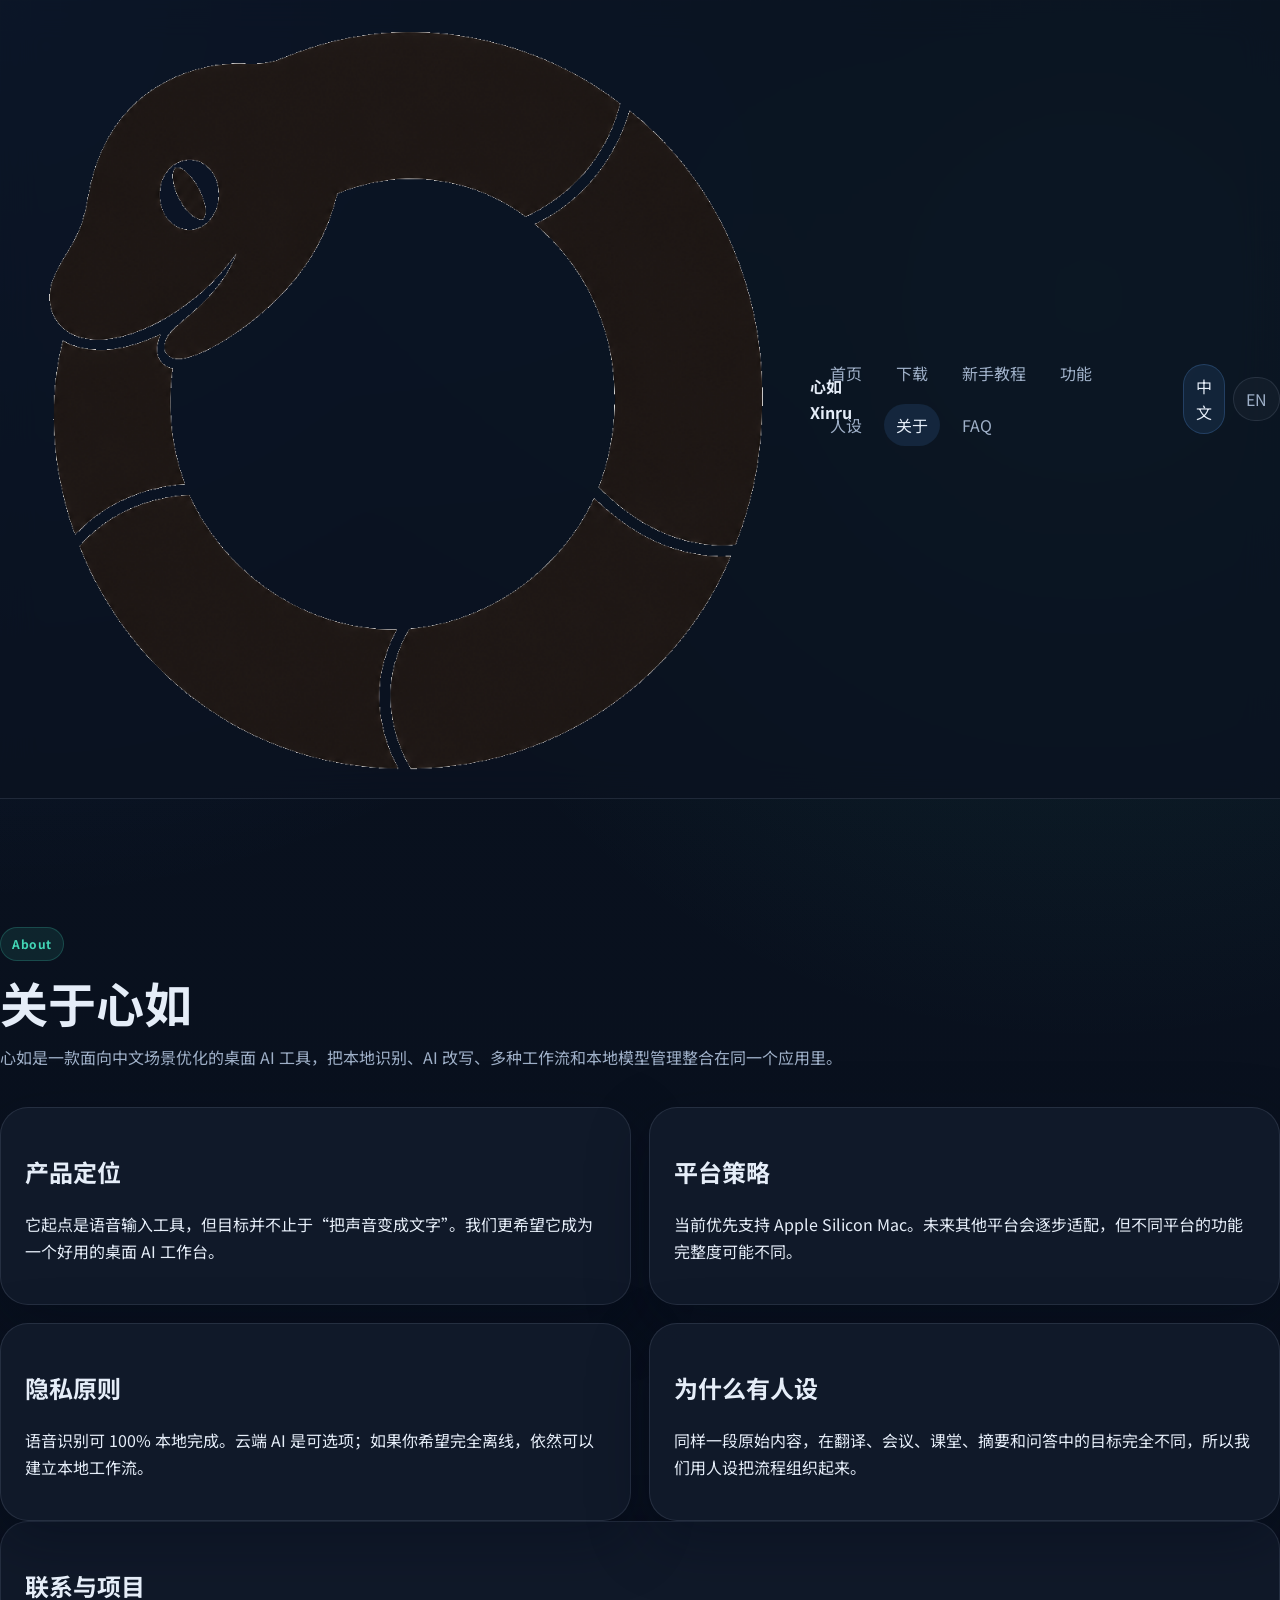
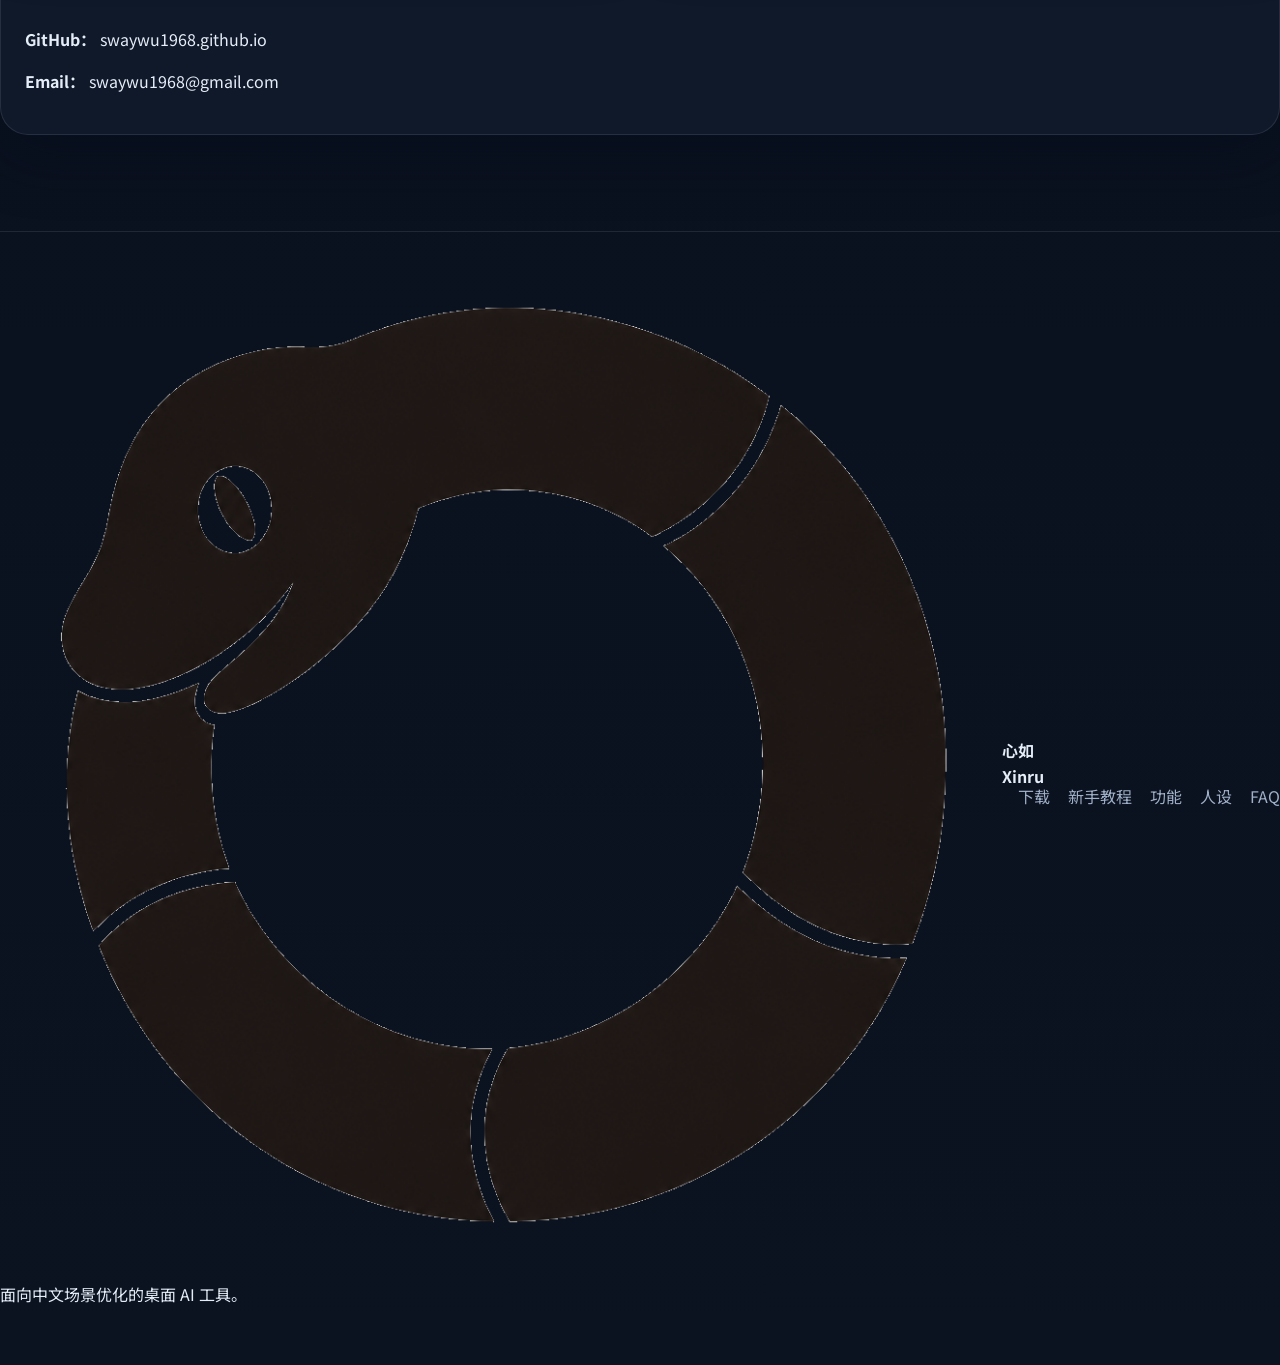
==== about.html @ fc55b5a4 "feat: 重写官网结构与视觉" ====
<!DOCTYPE html>
<html lang="zh-CN">
  <head>
    <meta charset="UTF-8" />
    <meta name="viewport" content="width=device-width, initial-scale=1.0" />
    <title>关于 - 心如 Xinru</title>
    <link rel="preconnect" href="https://fonts.googleapis.com" />
    <link rel="preconnect" href="https://fonts.gstatic.com" crossorigin />
    <link href="https://fonts.googleapis.com/css2?family=Manrope:wght@400;500;700;800&family=Noto+Sans+SC:wght@400;500;700;800&display=swap" rel="stylesheet" />
    <link rel="stylesheet" href="./styles.css" />
  </head>
  <body>
    <header class="site-header"><div class="nav"><a class="brand" href="./index.html"><img src="./assets/logo/xinru-logo.png" alt="心如 Logo" /><span>心如 Xinru</span></a><nav class="nav-links"><a class="nav-link" href="./index.html">首页</a><a class="nav-link" href="./download.html">下载</a><a class="nav-link" href="./guide.html">新手教程</a><a class="nav-link" href="./features.html">功能</a><a class="nav-link" href="./personas.html">人设</a><a class="nav-link is-active" href="./about.html">关于</a><a class="nav-link" href="./faq.html">FAQ</a></nav><div class="lang-switch"><button class="lang-button is-active" type="button">中文</button><button class="lang-button" type="button">EN</button></div></div></header>
    <main class="section">
      <div class="page-hero"><span class="badge">About</span><h1 class="section-title">关于心如</h1><p class="section-desc">心如是一款面向中文场景优化的桌面 AI 工具，把本地识别、AI 改写、多种工作流和本地模型管理整合在同一个应用里。</p></div>
      <div class="card-grid two-cols">
        <article class="about-panel"><h2>产品定位</h2><p>它起点是语音输入工具，但目标并不止于“把声音变成文字”。我们更希望它成为一个好用的桌面 AI 工作台。</p></article>
        <article class="about-panel"><h2>平台策略</h2><p>当前优先支持 Apple Silicon Mac。未来其他平台会逐步适配，但不同平台的功能完整度可能不同。</p></article>
        <article class="about-panel"><h2>隐私原则</h2><p>语音识别可 100% 本地完成。云端 AI 是可选项；如果你希望完全离线，依然可以建立本地工作流。</p></article>
        <article class="about-panel"><h2>为什么有人设</h2><p>同样一段原始内容，在翻译、会议、课堂、摘要和问答中的目标完全不同，所以我们用人设把流程组织起来。</p></article>
      </div>
      <div class="support-panel">
        <h2>联系与项目</h2>
        <p><strong>GitHub：</strong> <a href="https://github.com/swaywu1968/swaywu1968.github.io">swaywu1968.github.io</a></p>
        <p><strong>Email：</strong> <a href="mailto:swaywu1968@gmail.com">swaywu1968@gmail.com</a></p>
      </div>
    </main>
    <footer class="site-footer"><div class="footer-layout"><div><a class="brand" href="./index.html"><img src="./assets/logo/xinru-logo.png" alt="心如 Logo" /><span>心如 Xinru</span></a><p>面向中文场景优化的桌面 AI 工具。</p></div><div class="footer-links"><a href="./download.html">下载</a><a href="./guide.html">新手教程</a><a href="./features.html">功能</a><a href="./personas.html">人设</a><a href="./faq.html">FAQ</a></div></div></footer>
    <script src="./script.js"></script>
  </body>
</html>
---- styles.css ----
:root {
  --bg: #0b1220;
  --bg-soft: #101827;
  --panel: rgba(18, 27, 43, 0.92);
  --panel-strong: rgba(26, 37, 58, 0.96);
  --panel-muted: rgba(34, 48, 74, 0.74);
  --border: rgba(148, 163, 184, 0.16);
  --border-strong: rgba(96, 165, 250, 0.22);
  --text: #e5edf8;
  --text-soft: #9fb0c8;
  --text-faint: #6f819e;
  --primary: #5ba2ff;
  --primary-strong: #3d8dff;
  --accent: #42d6b6;
  --warning: #fbbf24;
  --danger: #f87171;
  --radius-xl: 28px;
  --radius-lg: 20px;
  --radius-md: 14px;
  --radius-sm: 10px;
  --shadow: 0 20px 60px rgba(2, 8, 23, 0.34);
  --container: 1180px;
}

* {
  box-sizing: border-box;
}

html {
  scroll-behavior: smooth;
}

body {
  margin: 0;
  min-height: 100vh;
  color: var(--text);
  font-family: -apple-system, BlinkMacSystemFont, "Segoe UI", "PingFang SC", "Noto Sans SC", sans-serif;
  line-height: 1.65;
  background:
    radial-gradient(circle at top left, rgba(61, 141, 255, 0.16), transparent 28%),
    radial-gradient(circle at 85% 10%, rgba(66, 214, 182, 0.13), transparent 26%),
    linear-gradient(180deg, #08101d 0%, var(--bg) 100%);
}

body::before {
  content: "";
  position: fixed;
  inset: 0;
  pointer-events: none;
  background-image:
    linear-gradient(rgba(255, 255, 255, 0.03) 1px, transparent 1px),
    linear-gradient(90deg, rgba(255, 255, 255, 0.03) 1px, transparent 1px);
  background-size: 30px 30px;
  mask-image: linear-gradient(180deg, rgba(0, 0, 0, 0.45), transparent 90%);
}

a {
  color: inherit;
  text-decoration: none;
}

img {
  max-width: 100%;
  display: block;
}

code {
  padding: 2px 8px;
  border-radius: 999px;
  background: rgba(91, 162, 255, 0.1);
  border: 1px solid rgba(91, 162, 255, 0.18);
  color: #cfe4ff;
  font-size: 0.92em;
}

.container {
  width: min(100% - 32px, var(--container));
  margin: 0 auto;
}

.site-header {
  position: sticky;
  top: 0;
  z-index: 50;
  background: rgba(11, 18, 32, 0.78);
  backdrop-filter: blur(18px);
  border-bottom: 1px solid var(--border);
}

.nav {
  min-height: 76px;
  display: flex;
  align-items: center;
  justify-content: space-between;
  gap: 20px;
}

.brand {
  display: inline-flex;
  align-items: center;
  gap: 12px;
  font-weight: 700;
}

.brand-logo {
  width: 38px;
  height: 38px;
  object-fit: contain;
  filter: drop-shadow(0 0 16px rgba(66, 214, 182, 0.16));
}

.brand-name {
  font-size: 1.02rem;
  letter-spacing: 0.03em;
}

.nav-links {
  display: inline-flex;
  align-items: center;
  flex-wrap: wrap;
  gap: 10px;
}

.nav-link,
.lang-button,
.button,
.faq-question {
  transition: transform 160ms ease, background 160ms ease, border-color 160ms ease, color 160ms ease;
}

.nav-link {
  padding: 8px 12px;
  border-radius: 999px;
  color: var(--text-soft);
}

.nav-link:hover,
.nav-link.is-active {
  background: rgba(91, 162, 255, 0.12);
  color: var(--text);
}

.lang-switch {
  display: inline-flex;
  align-items: center;
  gap: 8px;
}

.lang-button {
  border: 1px solid var(--border);
  background: rgba(255, 255, 255, 0.03);
  color: var(--text-soft);
  padding: 8px 12px;
  border-radius: 999px;
  font: inherit;
  cursor: pointer;
}

.lang-button.is-active,
.lang-button:hover {
  color: var(--text);
  border-color: var(--border-strong);
  background: rgba(91, 162, 255, 0.1);
}

.section {
  padding: 72px 0;
}

.hero-layout,
.two-column,
.footer-layout {
  display: grid;
  grid-template-columns: 1.05fr 0.95fr;
  gap: 28px;
  align-items: center;
}

.page-hero {
  padding-top: 56px;
  padding-bottom: 20px;
}

.section-heading {
  margin-bottom: 24px;
}

.badge,
.status-tag {
  display: inline-flex;
  align-items: center;
  gap: 6px;
  border-radius: 999px;
  padding: 6px 11px;
  font-size: 12px;
  font-weight: 700;
  letter-spacing: 0.05em;
}

.badge {
  color: var(--accent);
  border: 1px solid rgba(66, 214, 182, 0.22);
  background: rgba(66, 214, 182, 0.1);
}

.hero-copy h1,
.section-title {
  margin: 16px 0;
  font-size: clamp(2.5rem, 5vw, 4.5rem);
  line-height: 1.08;
}

.page-hero .section-title,
.section-heading .section-title {
  font-size: clamp(2rem, 4vw, 3rem);
}

.hero-copy p,
.section-desc,
.card p,
.download-card p,
.step-card p,
.feature-detail,
.support-note,
.faq-answer,
.footer-meta,
.preview-note,
.persona-desc,
.about-copy p {
  color: var(--text-soft);
}

.hero-actions {
  display: flex;
  flex-wrap: wrap;
  gap: 14px;
  margin: 26px 0 14px;
}

.hero-note {
  color: var(--text-faint);
  font-size: 0.95rem;
}

.button {
  display: inline-flex;
  align-items: center;
  justify-content: center;
  min-height: 46px;
  padding: 0 18px;
  border-radius: 999px;
  border: 1px solid transparent;
  font-weight: 700;
  cursor: pointer;
}

.button:hover,
.lang-button:hover,
.faq-question:hover {
  transform: translateY(-1px);
}

.button-primary {
  background: linear-gradient(135deg, var(--primary) 0%, var(--primary-strong) 100%);
  color: #fff;
  box-shadow: 0 14px 36px rgba(61, 141, 255, 0.24);
}

.button-secondary {
  border-color: var(--border);
  background: rgba(255, 255, 255, 0.03);
  color: var(--text);
}

.panel,
.card,
.download-card,
.step-card,
.faq-item,
.stat-card,
.preview-card,
.page-card,
.persona-card,
.about-panel,
.support-panel {
  border: 1px solid var(--border);
  border-radius: var(--radius-xl);
  background: var(--panel);
  box-shadow: var(--shadow);
}

.hero-panel {
  display: grid;
  gap: 18px;
}

.preview-card,
.page-card,
.about-panel,
.support-panel,
.download-card,
.step-card,
.persona-card,
.faq-item,
.card {
  padding: 24px;
}

.preview-card {
  min-height: 360px;
  display: grid;
  place-items: center;
  background: linear-gradient(180deg, rgba(26, 37, 58, 0.98), rgba(17, 24, 39, 0.98));
}

.preview-window {
  width: 100%;
  border: 1px solid rgba(96, 165, 250, 0.18);
  border-radius: 24px;
  background: rgba(13, 20, 36, 0.96);
  overflow: hidden;
}

.preview-bar {
  display: flex;
  align-items: center;
  gap: 8px;
  padding: 14px 16px;
  border-bottom: 1px solid var(--border);
}

.preview-bar span {
  width: 10px;
  height: 10px;
  border-radius: 50%;
  background: rgba(159, 176, 200, 0.4);
}

.preview-body {
  display: grid;
  gap: 14px;
  padding: 18px;
}

.preview-block {
  border-radius: 18px;
  background: var(--panel-muted);
  border: 1px solid rgba(159, 176, 200, 0.08);
}

.preview-block.large { height: 126px; }
.preview-block.medium { height: 82px; }
.preview-block.small { height: 54px; }

.preview-note {
  margin-top: 16px;
  font-size: 0.95rem;
}

.card-grid {
  display: grid;
  gap: 18px;
}

.card-grid.four-cols {
  grid-template-columns: repeat(4, minmax(0, 1fr));
}

.card-grid.three-cols {
  grid-template-columns: repeat(3, minmax(0, 1fr));
}

.card-grid.two-cols {
  grid-template-columns: repeat(2, minmax(0, 1fr));
}

.card h3,
.download-card h3,
.download-card h2,
.step-card h2,
.persona-name,
.about-panel h3,
.support-panel h3,
.faq-question span {
  margin: 0 0 10px;
}

.card-link:hover,
.persona-card:hover,
.download-card:hover,
.step-card:hover {
  border-color: var(--border-strong);
  background: var(--panel-strong);
}

.download-card.featured {
  display: flex;
  align-items: center;
  justify-content: space-between;
  gap: 24px;
}

.download-meta {
  display: grid;
  gap: 14px;
  justify-items: start;
}

.status-tag.available {
  color: var(--accent);
  background: rgba(66, 214, 182, 0.1);
  border: 1px solid rgba(66, 214, 182, 0.2);
}

.status-tag.upcoming {
  color: var(--warning);
  background: rgba(251, 191, 36, 0.1);
  border: 1px solid rgba(251, 191, 36, 0.18);
}

.status-tag.partial {
  color: #c7d2fe;
  background: rgba(96, 165, 250, 0.12);
  border: 1px solid rgba(96, 165, 250, 0.18);
}

.steps-list {
  display: grid;
  gap: 18px;
}

.step-card {
  display: grid;
  grid-template-columns: 84px 1fr;
  gap: 20px;
}

.step-index {
  font-size: 30px;
  font-weight: 800;
  color: var(--primary);
}

.step-note {
  margin-top: 10px;
  color: var(--text-faint);
  font-size: 0.92rem;
}

.persona-head {
  display: flex;
  align-items: flex-start;
  justify-content: space-between;
  gap: 16px;
  margin-bottom: 12px;
}

.persona-name {
  font-size: 1.1rem;
  font-weight: 700;
}

.persona-en,
.persona-mode,
.kicker {
  color: var(--text-faint);
  font-size: 0.9rem;
}

.persona-mode {
  padding: 6px 10px;
  border-radius: 999px;
  background: rgba(91, 162, 255, 0.1);
  border: 1px solid rgba(91, 162, 255, 0.16);
}

.about-copy,
.support-copy {
  display: grid;
  gap: 16px;
}

.mini-list {
  display: grid;
  gap: 12px;
  padding-left: 18px;
  color: var(--text-soft);
}

.faq-list {
  display: grid;
  gap: 16px;
}

.faq-item {
  padding: 0;
  overflow: hidden;
}

.faq-question {
  width: 100%;
  display: flex;
  align-items: center;
  justify-content: space-between;
  gap: 18px;
  padding: 20px 24px;
  border: 0;
  background: transparent;
  color: var(--text);
  text-align: left;
  font: inherit;
  cursor: pointer;
}

.faq-question::after {
  content: "+";
  color: var(--primary);
  font-size: 22px;
  line-height: 1;
}

.faq-item.is-open .faq-question::after {
  content: "−";
}

.faq-answer {
  display: none;
  padding: 0 24px 22px;
}

.faq-item.is-open .faq-answer {
  display: block;
}

.site-footer {
  padding: 36px 0 42px;
  border-top: 1px solid var(--border);
  margin-top: 24px;
}

.footer-layout {
  grid-template-columns: 1fr auto;
}

.footer-links {
  display: flex;
  flex-wrap: wrap;
  gap: 18px;
  color: var(--text-soft);
}

.footer-links a:hover {
  color: var(--text);
}

.support-note {
  margin-top: 14px;
  font-size: 0.95rem;
}

@media (max-width: 1080px) {
  .hero-layout,
  .two-column,
  .footer-layout,
  .download-card.featured,
  .card-grid.four-cols,
  .card-grid.three-cols,
  .card-grid.two-cols {
    grid-template-columns: 1fr;
  }
}

@media (max-width: 780px) {
  .nav {
    padding: 14px 0;
    align-items: flex-start;
    flex-direction: column;
  }

  .hero-copy h1,
  .section-title {
    font-size: clamp(2rem, 9vw, 3rem);
  }

  .section {
    padding: 56px 0;
  }

  .preview-card,
  .page-card,
  .about-panel,
  .support-panel,
  .download-card,
  .step-card,
  .persona-card,
  .faq-item,
  .card {
    padding: 20px;
  }

  .step-card {
    grid-template-columns: 1fr;
  }

  .hero-actions,
  .footer-links {
    flex-direction: column;
    align-items: flex-start;
  }
}
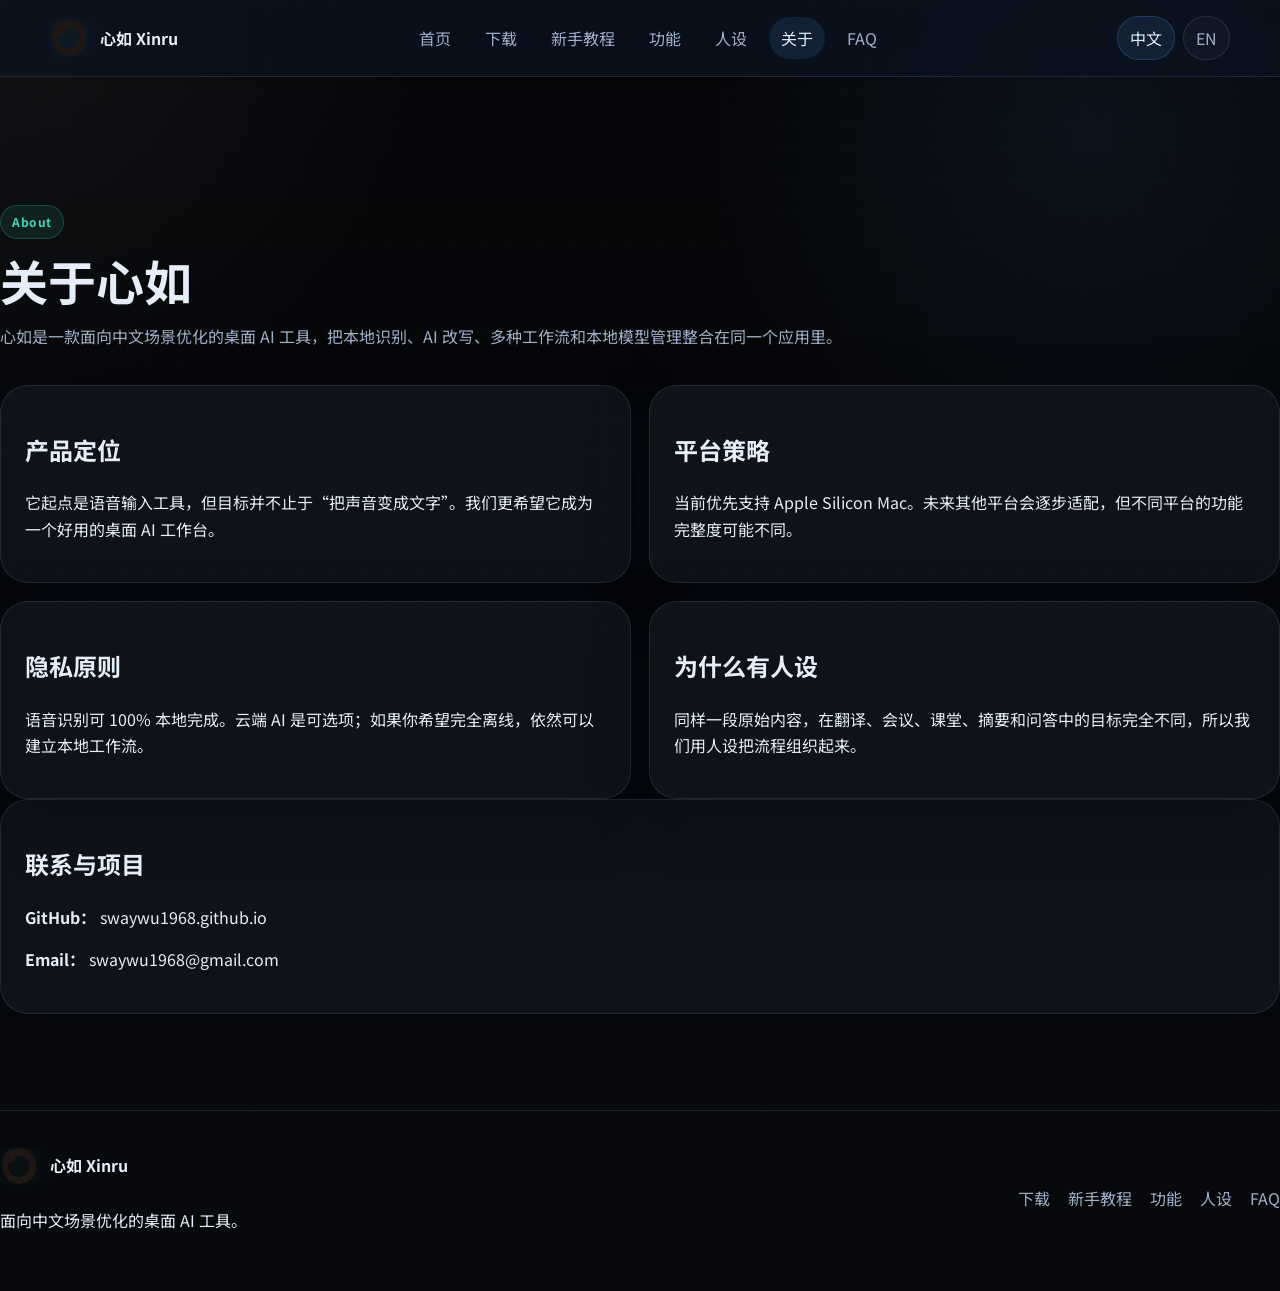
==== commit f1e2c790: "fix: 强化网站 logo 尺寸与夜间底色" ====
--- a/about.html
+++ b/about.html
@@ -10,7 +10,7 @@
     <link rel="stylesheet" href="./styles.css" />
   </head>
   <body>
-    <header class="site-header"><div class="nav"><a class="brand" href="./index.html"><img src="./assets/logo/xinru-logo.png" alt="心如 Logo" /><span>心如 Xinru</span></a><nav class="nav-links"><a class="nav-link" href="./index.html">首页</a><a class="nav-link" href="./download.html">下载</a><a class="nav-link" href="./guide.html">新手教程</a><a class="nav-link" href="./features.html">功能</a><a class="nav-link" href="./personas.html">人设</a><a class="nav-link is-active" href="./about.html">关于</a><a class="nav-link" href="./faq.html">FAQ</a></nav><div class="lang-switch"><button class="lang-button is-active" type="button">中文</button><button class="lang-button" type="button">EN</button></div></div></header>
+    <header class="site-header"><div class="nav"><a class="brand" href="./index.html"><img class="brand-logo" src="./assets/logo/xinru-logo.png" alt="心如 Logo" width="38" height="38" /><span>心如 Xinru</span></a><nav class="nav-links"><a class="nav-link" href="./index.html">首页</a><a class="nav-link" href="./download.html">下载</a><a class="nav-link" href="./guide.html">新手教程</a><a class="nav-link" href="./features.html">功能</a><a class="nav-link" href="./personas.html">人设</a><a class="nav-link is-active" href="./about.html">关于</a><a class="nav-link" href="./faq.html">FAQ</a></nav><div class="lang-switch"><button class="lang-button is-active" type="button">中文</button><button class="lang-button" type="button">EN</button></div></div></header>
     <main class="section">
       <div class="page-hero"><span class="badge">About</span><h1 class="section-title">关于心如</h1><p class="section-desc">心如是一款面向中文场景优化的桌面 AI 工具，把本地识别、AI 改写、多种工作流和本地模型管理整合在同一个应用里。</p></div>
       <div class="card-grid two-cols">
@@ -25,7 +25,7 @@
         <p><strong>Email：</strong> <a href="mailto:swaywu1968@gmail.com">swaywu1968@gmail.com</a></p>
       </div>
     </main>
-    <footer class="site-footer"><div class="footer-layout"><div><a class="brand" href="./index.html"><img src="./assets/logo/xinru-logo.png" alt="心如 Logo" /><span>心如 Xinru</span></a><p>面向中文场景优化的桌面 AI 工具。</p></div><div class="footer-links"><a href="./download.html">下载</a><a href="./guide.html">新手教程</a><a href="./features.html">功能</a><a href="./personas.html">人设</a><a href="./faq.html">FAQ</a></div></div></footer>
+    <footer class="site-footer"><div class="footer-layout"><div><a class="brand" href="./index.html"><img class="brand-logo" src="./assets/logo/xinru-logo.png" alt="心如 Logo" width="38" height="38" /><span>心如 Xinru</span></a><p>面向中文场景优化的桌面 AI 工具。</p></div><div class="footer-links"><a href="./download.html">下载</a><a href="./guide.html">新手教程</a><a href="./features.html">功能</a><a href="./personas.html">人设</a><a href="./faq.html">FAQ</a></div></div></footer>
     <script src="./script.js"></script>
   </body>
 </html>
--- a/styles.css
+++ b/styles.css
@@ -1,9 +1,9 @@
 :root {
-  --bg: #0b1220;
-  --bg-soft: #101827;
-  --panel: rgba(18, 27, 43, 0.92);
-  --panel-strong: rgba(26, 37, 58, 0.96);
-  --panel-muted: rgba(34, 48, 74, 0.74);
+  --bg: #08090c;
+  --bg-soft: #101216;
+  --panel: rgba(17, 20, 27, 0.92);
+  --panel-strong: rgba(24, 28, 36, 0.96);
+  --panel-muted: rgba(35, 41, 52, 0.74);
   --border: rgba(148, 163, 184, 0.16);
   --border-strong: rgba(96, 165, 250, 0.22);
   --text: #e5edf8;
@@ -37,9 +37,9 @@
   font-family: -apple-system, BlinkMacSystemFont, "Segoe UI", "PingFang SC", "Noto Sans SC", sans-serif;
   line-height: 1.65;
   background:
-    radial-gradient(circle at top left, rgba(61, 141, 255, 0.16), transparent 28%),
-    radial-gradient(circle at 85% 10%, rgba(66, 214, 182, 0.13), transparent 26%),
-    linear-gradient(180deg, #08101d 0%, var(--bg) 100%);
+    radial-gradient(circle at top left, rgba(255, 255, 255, 0.05), transparent 24%),
+    radial-gradient(circle at 85% 10%, rgba(91, 162, 255, 0.08), transparent 24%),
+    linear-gradient(180deg, #050608 0%, var(--bg) 100%);
 }
 
 body::before {
@@ -88,6 +88,8 @@
 }
 
 .nav {
+  width: min(100% - 32px, var(--container));
+  margin: 0 auto;
   min-height: 76px;
   display: flex;
   align-items: center;
@@ -100,11 +102,15 @@
   align-items: center;
   gap: 12px;
   font-weight: 700;
-}
-
+  flex: 0 0 auto;
+  overflow: hidden;
+}
+
+.brand img,
 .brand-logo {
   width: 38px;
   height: 38px;
+  flex: 0 0 38px;
   object-fit: contain;
   filter: drop-shadow(0 0 16px rgba(66, 214, 182, 0.16));
 }
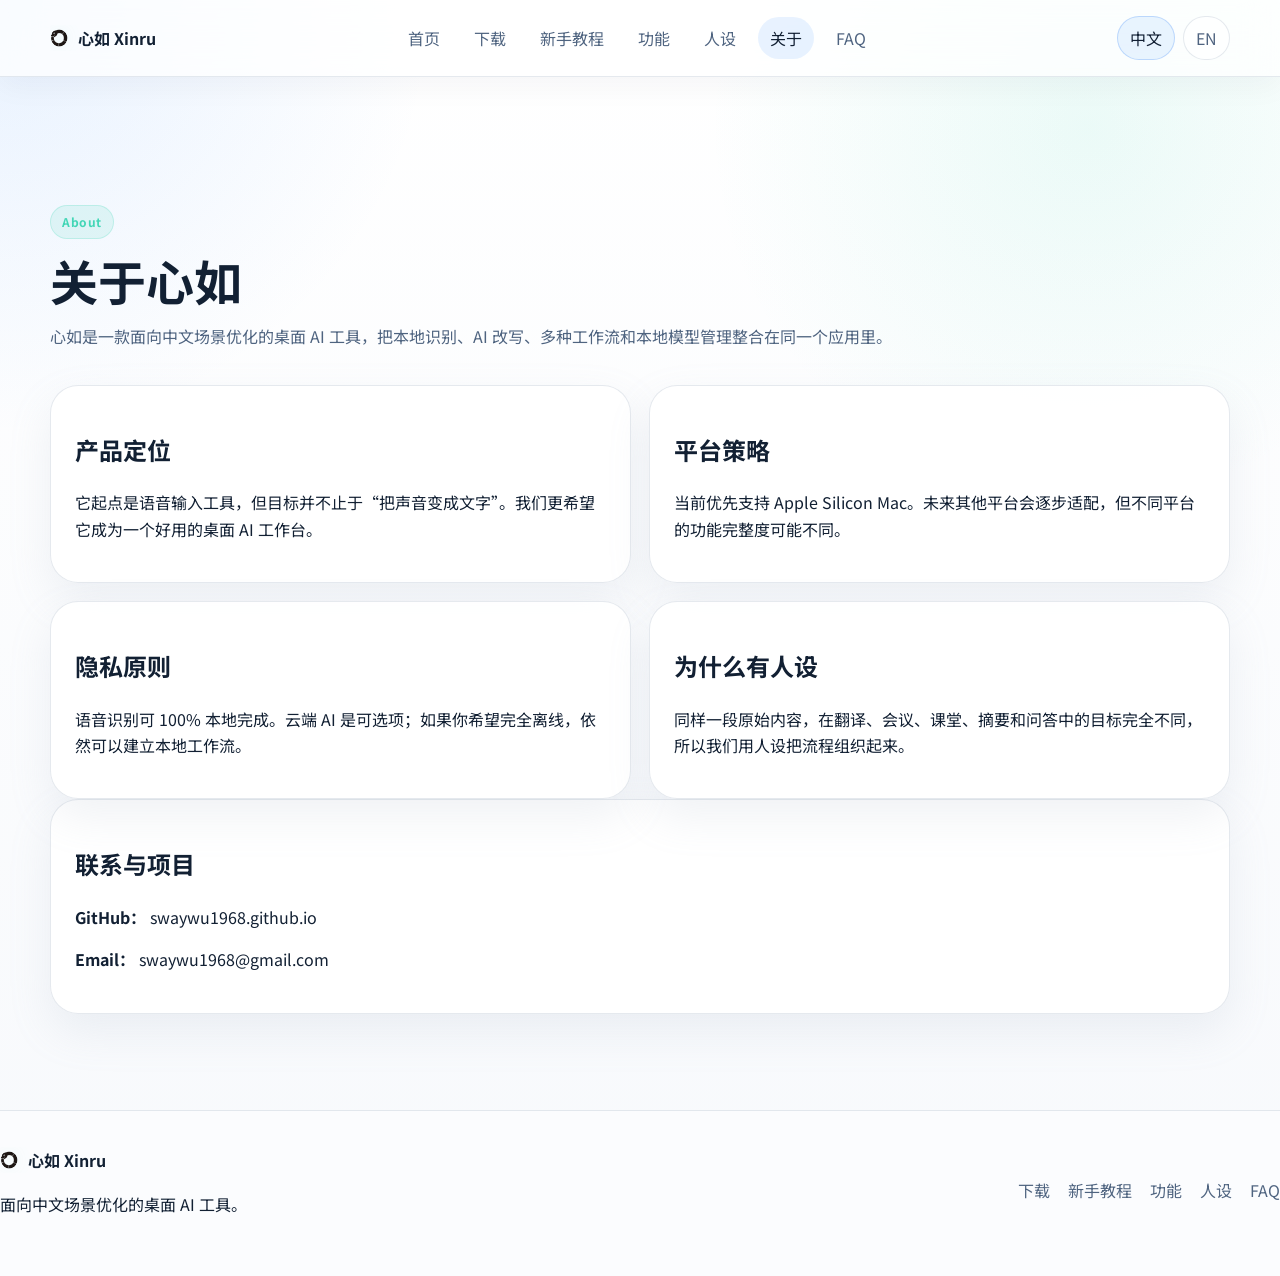
==== commit 6410a37d: "fix: 简化顶部布局并移除主题切换" ====
--- a/about.html
+++ b/about.html
@@ -10,7 +10,7 @@
     <link rel="stylesheet" href="./styles.css" />
   </head>
   <body>
-    <header class="site-header"><div class="nav"><a class="brand" href="./index.html"><img class="brand-logo" src="./assets/logo/xinru-logo.png" alt="心如 Logo" width="38" height="38" /><span>心如 Xinru</span></a><nav class="nav-links"><a class="nav-link" href="./index.html">首页</a><a class="nav-link" href="./download.html">下载</a><a class="nav-link" href="./guide.html">新手教程</a><a class="nav-link" href="./features.html">功能</a><a class="nav-link" href="./personas.html">人设</a><a class="nav-link is-active" href="./about.html">关于</a><a class="nav-link" href="./faq.html">FAQ</a></nav><div class="lang-switch"><button class="lang-button is-active" type="button">中文</button><button class="lang-button" type="button">EN</button></div></div></header>
+    <header class="site-header"><div class="nav"><a class="brand" href="./index.html"><span class="brand-mark" aria-hidden="true"></span><span>心如 Xinru</span></a><nav class="nav-links"><a class="nav-link" href="./index.html">首页</a><a class="nav-link" href="./download.html">下载</a><a class="nav-link" href="./guide.html">新手教程</a><a class="nav-link" href="./features.html">功能</a><a class="nav-link" href="./personas.html">人设</a><a class="nav-link is-active" href="./about.html">关于</a><a class="nav-link" href="./faq.html">FAQ</a></nav><div class="lang-switch"><button class="lang-button is-active" type="button">中文</button><button class="lang-button" type="button">EN</button></div></div></header>
     <main class="section">
       <div class="page-hero"><span class="badge">About</span><h1 class="section-title">关于心如</h1><p class="section-desc">心如是一款面向中文场景优化的桌面 AI 工具，把本地识别、AI 改写、多种工作流和本地模型管理整合在同一个应用里。</p></div>
       <div class="card-grid two-cols">
@@ -25,7 +25,7 @@
         <p><strong>Email：</strong> <a href="mailto:swaywu1968@gmail.com">swaywu1968@gmail.com</a></p>
       </div>
     </main>
-    <footer class="site-footer"><div class="footer-layout"><div><a class="brand" href="./index.html"><img class="brand-logo" src="./assets/logo/xinru-logo.png" alt="心如 Logo" width="38" height="38" /><span>心如 Xinru</span></a><p>面向中文场景优化的桌面 AI 工具。</p></div><div class="footer-links"><a href="./download.html">下载</a><a href="./guide.html">新手教程</a><a href="./features.html">功能</a><a href="./personas.html">人设</a><a href="./faq.html">FAQ</a></div></div></footer>
+    <footer class="site-footer"><div class="footer-layout"><div><a class="brand" href="./index.html"><span class="brand-mark" aria-hidden="true"></span><span>心如 Xinru</span></a><p>面向中文场景优化的桌面 AI 工具。</p></div><div class="footer-links"><a href="./download.html">下载</a><a href="./guide.html">新手教程</a><a href="./features.html">功能</a><a href="./personas.html">人设</a><a href="./faq.html">FAQ</a></div></div></footer>
     <script src="./script.js"></script>
   </body>
 </html>
--- a/styles.css
+++ b/styles.css
@@ -1,14 +1,15 @@
 :root {
-  --bg: #08090c;
-  --bg-soft: #101216;
-  --panel: rgba(17, 20, 27, 0.92);
-  --panel-strong: rgba(24, 28, 36, 0.96);
-  --panel-muted: rgba(35, 41, 52, 0.74);
-  --border: rgba(148, 163, 184, 0.16);
-  --border-strong: rgba(96, 165, 250, 0.22);
-  --text: #e5edf8;
-  --text-soft: #9fb0c8;
-  --text-faint: #6f819e;
+  --bg: #f7f9fc;
+  --bg-soft: #eef3f9;
+  --panel: rgba(255, 255, 255, 0.9);
+  --panel-strong: rgba(255, 255, 255, 0.96);
+  --panel-muted: rgba(232, 239, 248, 0.9);
+  --border: rgba(148, 163, 184, 0.24);
+  --border-strong: rgba(59, 130, 246, 0.26);
+  --shadow-soft: 0 18px 44px rgba(148, 163, 184, 0.14);
+  --text: #122033;
+  --text-soft: #4f6480;
+  --text-faint: #73859c;
   --primary: #5ba2ff;
   --primary-strong: #3d8dff;
   --accent: #42d6b6;
@@ -37,9 +38,9 @@
   font-family: -apple-system, BlinkMacSystemFont, "Segoe UI", "PingFang SC", "Noto Sans SC", sans-serif;
   line-height: 1.65;
   background:
-    radial-gradient(circle at top left, rgba(255, 255, 255, 0.05), transparent 24%),
-    radial-gradient(circle at 85% 10%, rgba(91, 162, 255, 0.08), transparent 24%),
-    linear-gradient(180deg, #050608 0%, var(--bg) 100%);
+    radial-gradient(circle at top left, rgba(91, 162, 255, 0.14), transparent 24%),
+    radial-gradient(circle at 85% 10%, rgba(66, 214, 182, 0.1), transparent 24%),
+    linear-gradient(180deg, #ffffff 0%, var(--bg) 100%);
 }
 
 body::before {
@@ -54,6 +55,45 @@
   mask-image: linear-gradient(180deg, rgba(0, 0, 0, 0.45), transparent 90%);
 }
 
+@media (prefers-color-scheme: dark) {
+  :root {
+    --bg: #08090c;
+    --bg-soft: #101216;
+    --panel: rgba(17, 20, 27, 0.92);
+    --panel-strong: rgba(24, 28, 36, 0.96);
+    --panel-muted: rgba(35, 41, 52, 0.74);
+    --border: rgba(148, 163, 184, 0.16);
+    --border-strong: rgba(96, 165, 250, 0.22);
+    --shadow-soft: 0 20px 60px rgba(2, 8, 23, 0.34);
+    --text: #e5edf8;
+    --text-soft: #9fb0c8;
+    --text-faint: #6f819e;
+  }
+
+  body {
+    background:
+      radial-gradient(circle at top left, rgba(255, 255, 255, 0.05), transparent 24%),
+      radial-gradient(circle at 85% 10%, rgba(91, 162, 255, 0.08), transparent 24%),
+      linear-gradient(180deg, #050608 0%, var(--bg) 100%);
+  }
+
+  .site-header {
+    background: rgba(11, 18, 32, 0.78);
+  }
+
+  .lang-button {
+    background: rgba(255, 255, 255, 0.03);
+  }
+
+  .button-secondary {
+    background: rgba(255, 255, 255, 0.03);
+  }
+
+  .site-footer {
+    background: transparent;
+  }
+}
+
 a {
   color: inherit;
   text-decoration: none;
@@ -67,9 +107,9 @@
 code {
   padding: 2px 8px;
   border-radius: 999px;
-  background: rgba(91, 162, 255, 0.1);
+  background: rgba(91, 162, 255, 0.12);
   border: 1px solid rgba(91, 162, 255, 0.18);
-  color: #cfe4ff;
+  color: #214a86;
   font-size: 0.92em;
 }
 
@@ -82,37 +122,41 @@
   position: sticky;
   top: 0;
   z-index: 50;
-  background: rgba(11, 18, 32, 0.78);
+  background: rgba(255, 255, 255, 0.72);
   backdrop-filter: blur(18px);
   border-bottom: 1px solid var(--border);
+  box-shadow: 0 10px 30px rgba(15, 23, 42, 0.04);
 }
 
 .nav {
   width: min(100% - 32px, var(--container));
   margin: 0 auto;
   min-height: 76px;
-  display: flex;
-  align-items: center;
-  justify-content: space-between;
+  display: grid;
+  grid-template-columns: auto 1fr auto;
+  align-items: center;
   gap: 20px;
 }
 
 .brand {
   display: inline-flex;
   align-items: center;
-  gap: 12px;
+  gap: 10px;
   font-weight: 700;
   flex: 0 0 auto;
   overflow: hidden;
 }
 
-.brand img,
-.brand-logo {
-  width: 38px;
-  height: 38px;
-  flex: 0 0 38px;
-  object-fit: contain;
-  filter: drop-shadow(0 0 16px rgba(66, 214, 182, 0.16));
+.brand-mark {
+  width: 18px;
+  height: 18px;
+  flex: 0 0 18px;
+  border-radius: 999px;
+  background-image: url("./assets/logo/xinru-logo.png");
+  background-position: center;
+  background-repeat: no-repeat;
+  background-size: contain;
+  filter: drop-shadow(0 0 8px rgba(66, 214, 182, 0.12));
 }
 
 .brand-name {
@@ -121,10 +165,17 @@
 }
 
 .nav-links {
-  display: inline-flex;
-  align-items: center;
+  display: flex;
+  align-items: center;
+  justify-content: center;
   flex-wrap: wrap;
   gap: 10px;
+}
+.lang-switch {
+  display: inline-flex;
+  align-items: center;
+  gap: 8px;
+  justify-self: end;
 }
 
 .nav-link,
@@ -142,19 +193,13 @@
 
 .nav-link:hover,
 .nav-link.is-active {
-  background: rgba(91, 162, 255, 0.12);
+  background: rgba(91, 162, 255, 0.14);
   color: var(--text);
-}
-
-.lang-switch {
-  display: inline-flex;
-  align-items: center;
-  gap: 8px;
 }
 
 .lang-button {
   border: 1px solid var(--border);
-  background: rgba(255, 255, 255, 0.03);
+  background: rgba(255, 255, 255, 0.66);
   color: var(--text-soft);
   padding: 8px 12px;
   border-radius: 999px;
@@ -166,11 +211,16 @@
 .lang-button:hover {
   color: var(--text);
   border-color: var(--border-strong);
-  background: rgba(91, 162, 255, 0.1);
+  background: rgba(91, 162, 255, 0.12);
 }
 
 .section {
   padding: 72px 0;
+}
+
+.section > * {
+  width: min(100% - 32px, var(--container));
+  margin-inline: auto;
 }
 
 .hero-layout,
@@ -180,6 +230,14 @@
   grid-template-columns: 1.05fr 0.95fr;
   gap: 28px;
   align-items: center;
+}
+
+.hero-layout-single {
+  grid-template-columns: 1fr;
+}
+
+.hero-layout-single > div:first-child {
+  width: 100%;
 }
 
 .page-hero {
@@ -206,7 +264,7 @@
 .badge {
   color: var(--accent);
   border: 1px solid rgba(66, 214, 182, 0.22);
-  background: rgba(66, 214, 182, 0.1);
+  background: rgba(66, 214, 182, 0.12);
 }
 
 .hero-copy h1,
@@ -258,6 +316,7 @@
   border: 1px solid transparent;
   font-weight: 700;
   cursor: pointer;
+  box-shadow: 0 10px 26px rgba(15, 23, 42, 0.08);
 }
 
 .button:hover,
@@ -274,7 +333,7 @@
 
 .button-secondary {
   border-color: var(--border);
-  background: rgba(255, 255, 255, 0.03);
+  background: rgba(255, 255, 255, 0.72);
   color: var(--text);
 }
 
@@ -292,7 +351,7 @@
   border: 1px solid var(--border);
   border-radius: var(--radius-xl);
   background: var(--panel);
-  box-shadow: var(--shadow);
+  box-shadow: var(--shadow-soft);
 }
 
 .hero-panel {
@@ -542,6 +601,7 @@
   padding: 36px 0 42px;
   border-top: 1px solid var(--border);
   margin-top: 24px;
+  background: rgba(255, 255, 255, 0.4);
 }
 
 .footer-layout {
@@ -580,7 +640,7 @@
   .nav {
     padding: 14px 0;
     align-items: flex-start;
-    flex-direction: column;
+    grid-template-columns: 1fr;
   }
 
   .hero-copy h1,
@@ -613,4 +673,10 @@
     flex-direction: column;
     align-items: flex-start;
   }
-}
+
+  .nav-links,
+  .lang-switch {
+    justify-content: flex-start;
+    justify-self: start;
+  }
+}
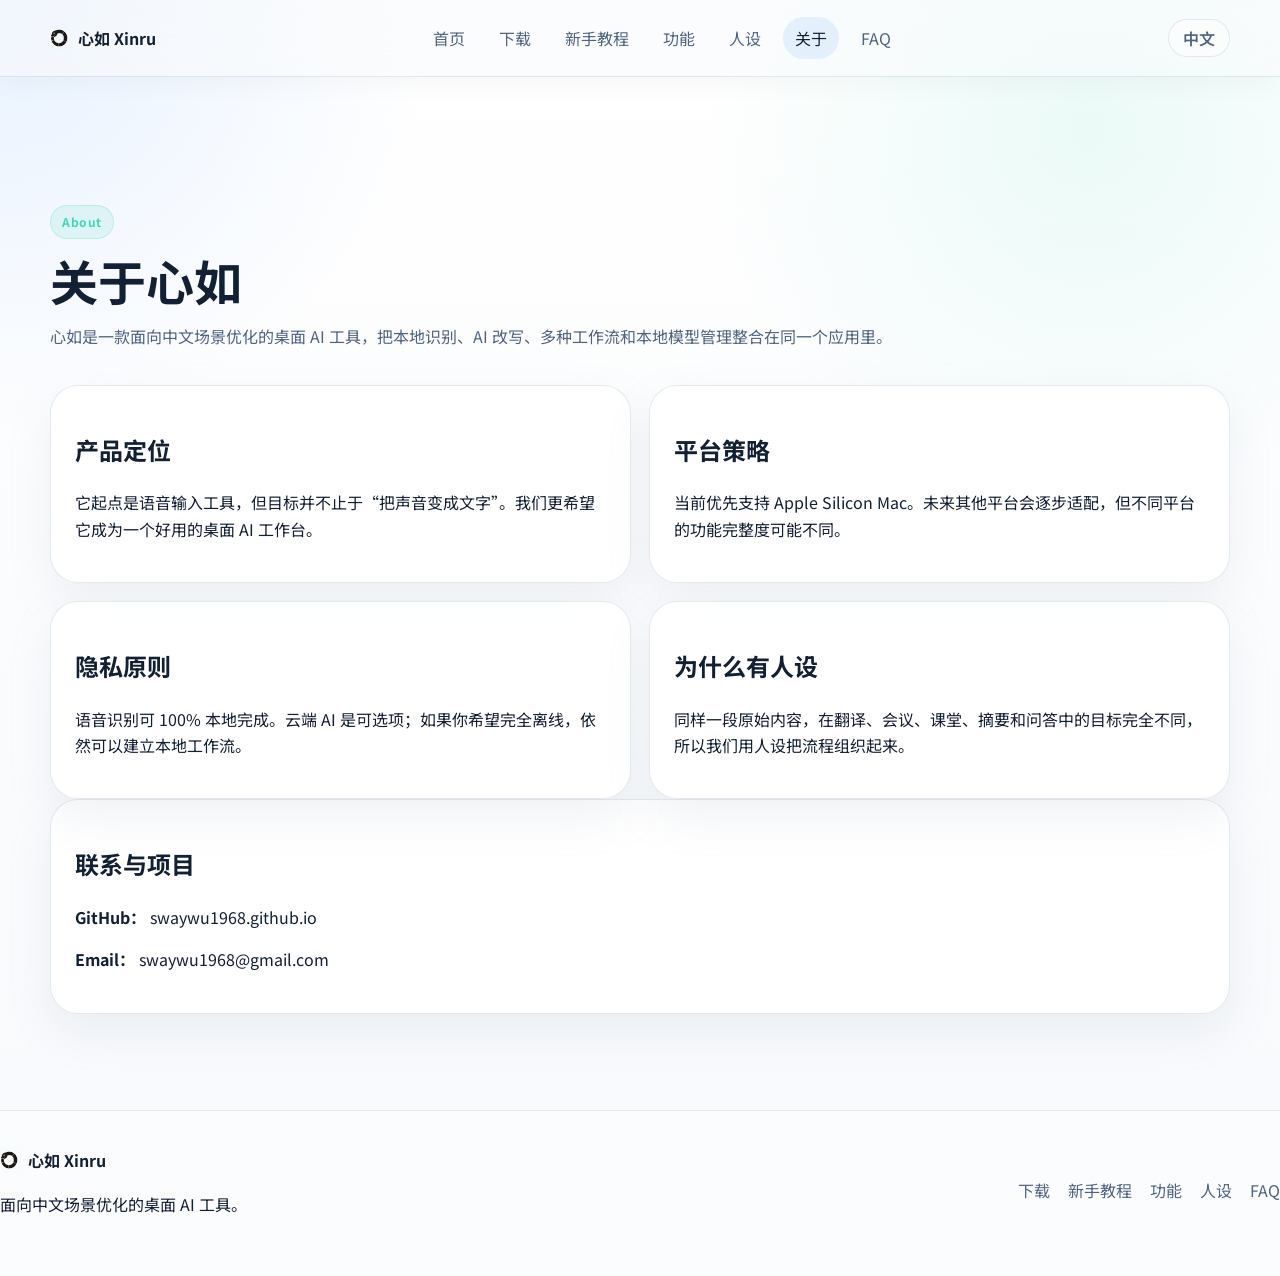
==== commit be4900f2: "style: 精简语言区并弱化顶部高亮" ====
--- a/about.html
+++ b/about.html
@@ -10,7 +10,7 @@
     <link rel="stylesheet" href="./styles.css" />
   </head>
   <body>
-    <header class="site-header"><div class="nav"><a class="brand" href="./index.html"><span class="brand-mark" aria-hidden="true"></span><span>心如 Xinru</span></a><nav class="nav-links"><a class="nav-link" href="./index.html">首页</a><a class="nav-link" href="./download.html">下载</a><a class="nav-link" href="./guide.html">新手教程</a><a class="nav-link" href="./features.html">功能</a><a class="nav-link" href="./personas.html">人设</a><a class="nav-link is-active" href="./about.html">关于</a><a class="nav-link" href="./faq.html">FAQ</a></nav><div class="lang-switch"><button class="lang-button is-active" type="button">中文</button><button class="lang-button" type="button">EN</button></div></div></header>
+    <header class="site-header"><div class="nav"><a class="brand" href="./index.html"><span class="brand-mark" aria-hidden="true"></span><span>心如 Xinru</span></a><nav class="nav-links"><a class="nav-link" href="./index.html">首页</a><a class="nav-link" href="./download.html">下载</a><a class="nav-link" href="./guide.html">新手教程</a><a class="nav-link" href="./features.html">功能</a><a class="nav-link" href="./personas.html">人设</a><a class="nav-link is-active" href="./about.html">关于</a><a class="nav-link" href="./faq.html">FAQ</a></nav><div class="lang-switch"><span class="lang-label">中文</span></div></div></header>
     <main class="section">
       <div class="page-hero"><span class="badge">About</span><h1 class="section-title">关于心如</h1><p class="section-desc">心如是一款面向中文场景优化的桌面 AI 工具，把本地识别、AI 改写、多种工作流和本地模型管理整合在同一个应用里。</p></div>
       <div class="card-grid two-cols">
--- a/styles.css
+++ b/styles.css
@@ -81,8 +81,9 @@
     background: rgba(11, 18, 32, 0.78);
   }
 
-  .lang-button {
+  .lang-label {
     background: rgba(255, 255, 255, 0.03);
+    color: var(--text-soft);
   }
 
   .button-secondary {
@@ -122,10 +123,10 @@
   position: sticky;
   top: 0;
   z-index: 50;
-  background: rgba(255, 255, 255, 0.72);
+  background: rgba(248, 250, 252, 0.58);
   backdrop-filter: blur(18px);
   border-bottom: 1px solid var(--border);
-  box-shadow: 0 10px 30px rgba(15, 23, 42, 0.04);
+  box-shadow: 0 8px 24px rgba(15, 23, 42, 0.03);
 }
 
 .nav {
@@ -174,12 +175,10 @@
 .lang-switch {
   display: inline-flex;
   align-items: center;
-  gap: 8px;
   justify-self: end;
 }
 
 .nav-link,
-.lang-button,
 .button,
 .faq-question {
   transition: transform 160ms ease, background 160ms ease, border-color 160ms ease, color 160ms ease;
@@ -197,21 +196,16 @@
   color: var(--text);
 }
 
-.lang-button {
+.lang-label {
+  display: inline-flex;
+  align-items: center;
+  min-height: 38px;
+  padding: 0 14px;
+  border-radius: 999px;
   border: 1px solid var(--border);
-  background: rgba(255, 255, 255, 0.66);
+  background: rgba(255, 255, 255, 0.46);
   color: var(--text-soft);
-  padding: 8px 12px;
-  border-radius: 999px;
-  font: inherit;
-  cursor: pointer;
-}
-
-.lang-button.is-active,
-.lang-button:hover {
-  color: var(--text);
-  border-color: var(--border-strong);
-  background: rgba(91, 162, 255, 0.12);
+  font-weight: 600;
 }
 
 .section {
@@ -320,7 +314,6 @@
 }
 
 .button:hover,
-.lang-button:hover,
 .faq-question:hover {
   transform: translateY(-1px);
 }
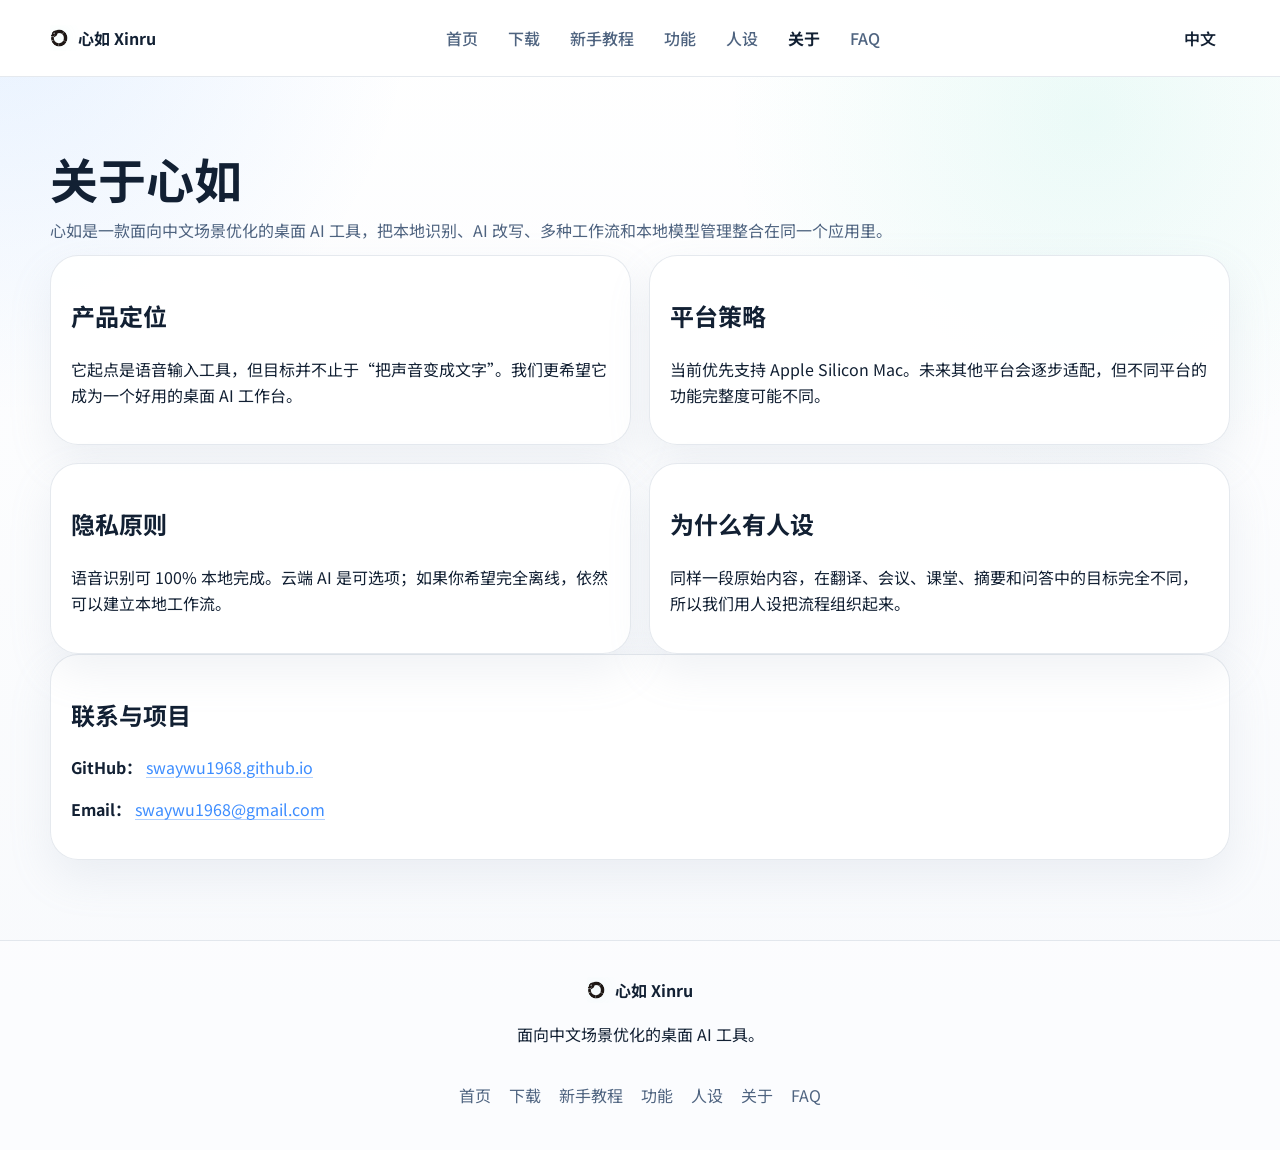
==== commit e78293f7: "feat: 更新网站结构与新手教程" ====
--- a/about.html
+++ b/about.html
@@ -12,7 +12,7 @@
   <body>
     <header class="site-header"><div class="nav"><a class="brand" href="./index.html"><span class="brand-mark" aria-hidden="true"></span><span>心如 Xinru</span></a><nav class="nav-links"><a class="nav-link" href="./index.html">首页</a><a class="nav-link" href="./download.html">下载</a><a class="nav-link" href="./guide.html">新手教程</a><a class="nav-link" href="./features.html">功能</a><a class="nav-link" href="./personas.html">人设</a><a class="nav-link is-active" href="./about.html">关于</a><a class="nav-link" href="./faq.html">FAQ</a></nav><div class="lang-switch"><span class="lang-label">中文</span></div></div></header>
     <main class="section">
-      <div class="page-hero"><span class="badge">About</span><h1 class="section-title">关于心如</h1><p class="section-desc">心如是一款面向中文场景优化的桌面 AI 工具，把本地识别、AI 改写、多种工作流和本地模型管理整合在同一个应用里。</p></div>
+      <div class="page-hero"><h1 class="section-title">关于心如</h1><p class="section-desc">心如是一款面向中文场景优化的桌面 AI 工具，把本地识别、AI 改写、多种工作流和本地模型管理整合在同一个应用里。</p></div>
       <div class="card-grid two-cols">
         <article class="about-panel"><h2>产品定位</h2><p>它起点是语音输入工具，但目标并不止于“把声音变成文字”。我们更希望它成为一个好用的桌面 AI 工作台。</p></article>
         <article class="about-panel"><h2>平台策略</h2><p>当前优先支持 Apple Silicon Mac。未来其他平台会逐步适配，但不同平台的功能完整度可能不同。</p></article>
@@ -25,7 +25,7 @@
         <p><strong>Email：</strong> <a href="mailto:swaywu1968@gmail.com">swaywu1968@gmail.com</a></p>
       </div>
     </main>
-    <footer class="site-footer"><div class="footer-layout"><div><a class="brand" href="./index.html"><span class="brand-mark" aria-hidden="true"></span><span>心如 Xinru</span></a><p>面向中文场景优化的桌面 AI 工具。</p></div><div class="footer-links"><a href="./download.html">下载</a><a href="./guide.html">新手教程</a><a href="./features.html">功能</a><a href="./personas.html">人设</a><a href="./faq.html">FAQ</a></div></div></footer>
+    <footer class="site-footer"><div class="footer-layout"><div><a class="brand" href="./index.html"><span class="brand-mark" aria-hidden="true"></span><span>心如 Xinru</span></a><p>面向中文场景优化的桌面 AI 工具。</p></div><div class="footer-links"><a href="./index.html">首页</a><a href="./download.html">下载</a><a href="./guide.html">新手教程</a><a href="./features.html">功能</a><a href="./personas.html">人设</a><a href="./about.html">关于</a><a href="./faq.html">FAQ</a></div></div></footer>
     <script src="./script.js"></script>
   </body>
 </html>
--- a/styles.css
+++ b/styles.css
@@ -78,24 +78,51 @@
   }
 
   .site-header {
-    background: rgba(11, 18, 32, 0.78);
+    background: #111318;
+    backdrop-filter: none;
+    box-shadow: none;
   }
 
   .lang-label {
-    background: rgba(255, 255, 255, 0.03);
-    color: var(--text-soft);
+    background: transparent;
+    color: var(--text);
   }
 
   .button-secondary {
     background: rgba(255, 255, 255, 0.03);
   }
 
+  .nav-link.is-active {
+    background: transparent;
+    color: var(--text);
+  }
+
   .site-footer {
     background: transparent;
   }
+
+  code {
+    background: rgba(255, 255, 255, 0.08);
+    border-color: rgba(148, 163, 184, 0.24);
+    color: var(--text);
+  }
 }
 
 a {
+  color: var(--primary-strong);
+  text-decoration: underline;
+  text-decoration-color: rgba(61, 141, 255, 0.4);
+  text-underline-offset: 3px;
+}
+
+a:hover {
+  text-decoration-color: currentColor;
+}
+
+.brand,
+.nav-link,
+.button,
+.footer-links a {
   color: inherit;
   text-decoration: none;
 }
@@ -123,10 +150,10 @@
   position: sticky;
   top: 0;
   z-index: 50;
-  background: rgba(248, 250, 252, 0.58);
-  backdrop-filter: blur(18px);
+  background: #ffffff;
+  backdrop-filter: none;
   border-bottom: 1px solid var(--border);
-  box-shadow: 0 8px 24px rgba(15, 23, 42, 0.03);
+  box-shadow: none;
 }
 
 .nav {
@@ -185,15 +212,20 @@
 }
 
 .nav-link {
-  padding: 8px 12px;
-  border-radius: 999px;
+  padding: 8px 10px;
+  border-radius: 0;
   color: var(--text-soft);
-}
-
-.nav-link:hover,
+  font-weight: 500;
+}
+
+.nav-link:hover {
+  color: var(--text);
+}
+
 .nav-link.is-active {
-  background: rgba(91, 162, 255, 0.14);
+  background: transparent;
   color: var(--text);
+  font-weight: 700;
 }
 
 .lang-label {
@@ -201,15 +233,15 @@
   align-items: center;
   min-height: 38px;
   padding: 0 14px;
-  border-radius: 999px;
-  border: 1px solid var(--border);
-  background: rgba(255, 255, 255, 0.46);
-  color: var(--text-soft);
+  border-radius: 0;
+  border: 0;
+  background: transparent;
+  color: var(--text);
   font-weight: 600;
 }
 
 .section {
-  padding: 72px 0;
+  padding: 56px 0;
 }
 
 .section > * {
@@ -235,12 +267,21 @@
 }
 
 .page-hero {
-  padding-top: 56px;
-  padding-bottom: 20px;
+  padding-top: 20px;
+  padding-bottom: 12px;
+}
+
+.download-page .page-hero {
+  padding-top: 0;
+  padding-bottom: 8px;
+}
+
+.download-page.section {
+  padding-top: 32px;
 }
 
 .section-heading {
-  margin-bottom: 24px;
+  margin-bottom: 18px;
 }
 
 .badge,
@@ -263,7 +304,7 @@
 
 .hero-copy h1,
 .section-title {
-  margin: 16px 0;
+  margin: 0 0 12px;
   font-size: clamp(2.5rem, 5vw, 4.5rem);
   line-height: 1.08;
 }
@@ -288,11 +329,15 @@
   color: var(--text-soft);
 }
 
+.section-desc {
+  margin: 0;
+}
+
 .hero-actions {
   display: flex;
   flex-wrap: wrap;
   gap: 14px;
-  margin: 26px 0 14px;
+  margin: 18px 0 8px;
 }
 
 .hero-note {
@@ -361,7 +406,7 @@
 .persona-card,
 .faq-item,
 .card {
-  padding: 24px;
+  padding: 20px;
 }
 
 .preview-card {
@@ -451,6 +496,47 @@
   background: var(--panel-strong);
 }
 
+.download-link-title {
+  display: inline-flex;
+  align-items: center;
+  justify-content: center;
+  min-height: 46px;
+  padding: 0 22px;
+  border-radius: 999px;
+  background: linear-gradient(135deg, var(--primary) 0%, var(--primary-strong) 100%);
+  color: #fff;
+  text-decoration: none;
+  box-shadow: 0 14px 36px rgba(61, 141, 255, 0.24);
+}
+
+.download-link-title:hover {
+  transform: translateY(-1px);
+  text-decoration: none;
+}
+
+.download-version-list {
+  display: grid;
+  gap: 18px;
+  padding-left: 28px;
+}
+
+.download-page .panel h2 {
+  padding-left: 28px;
+  margin-bottom: 14px;
+}
+
+.download-version-list h3 {
+  margin: 0 0 6px;
+}
+
+.download-version-list p {
+  margin: 0;
+}
+
+.download-version-list > div:last-child p {
+  margin-bottom: 8px;
+}
+
 .download-card.featured {
   display: flex;
   align-items: center;
@@ -488,15 +574,7 @@
 }
 
 .step-card {
-  display: grid;
-  grid-template-columns: 84px 1fr;
-  gap: 20px;
-}
-
-.step-index {
-  font-size: 30px;
-  font-weight: 800;
-  color: var(--primary);
+  display: block;
 }
 
 .step-note {
@@ -544,6 +622,47 @@
   padding-left: 18px;
   color: var(--text-soft);
 }
+
+.guide-shot-grid {
+  display: grid;
+  grid-template-columns: 1fr;
+  gap: 32px;
+  margin-top: 28px;
+}
+
+.guide-shot {
+  margin: 0;
+}
+
+.guide-shot img {
+  width: 100%;
+  border-radius: 28px;
+  border: 1px solid var(--border);
+  background: var(--panel-strong);
+  box-shadow: var(--shadow-soft);
+  object-fit: contain;
+  object-position: top center;
+}
+
+.guide-shot figcaption {
+  padding: 18px 4px 0;
+  color: var(--text-soft);
+  font-size: 1.02rem;
+  line-height: 1.85;
+}
+
+.guide-shot figcaption strong {
+  color: var(--text);
+}
+
+.guide-shot figcaption p {
+  margin: 0;
+}
+
+.guide-shot figcaption p + p {
+  margin-top: 12px;
+}
+
 
 .faq-list {
   display: grid;
@@ -598,12 +717,16 @@
 }
 
 .footer-layout {
-  grid-template-columns: 1fr auto;
+  grid-template-columns: 1fr;
+  justify-items: center;
+  text-align: center;
+  gap: 18px;
 }
 
 .footer-links {
   display: flex;
   flex-wrap: wrap;
+  justify-content: center;
   gap: 18px;
   color: var(--text-soft);
 }
@@ -625,6 +748,10 @@
   .card-grid.four-cols,
   .card-grid.three-cols,
   .card-grid.two-cols {
+    grid-template-columns: 1fr;
+  }
+
+  .guide-shot-grid {
     grid-template-columns: 1fr;
   }
 }
@@ -673,3 +800,38 @@
     justify-self: start;
   }
 }
+
+@media (prefers-color-scheme: dark) {
+  .site-header {
+    background: #111318;
+    border-bottom-color: rgba(255, 255, 255, 0.12);
+  }
+
+  .brand,
+  .brand-name,
+  .nav-link,
+  .lang-label {
+    color: #f5f7fb;
+  }
+
+  .nav-link {
+    opacity: 0.88;
+  }
+
+  .nav-link:hover,
+  .nav-link.is-active {
+    color: #ffffff;
+    opacity: 1;
+  }
+
+  .lang-label {
+    border: 1px solid rgba(255, 255, 255, 0.16);
+    background: transparent;
+  }
+
+  code {
+    background: rgba(255, 255, 255, 0.08);
+    border-color: rgba(255, 255, 255, 0.18);
+    color: #f5f7fb;
+  }
+}
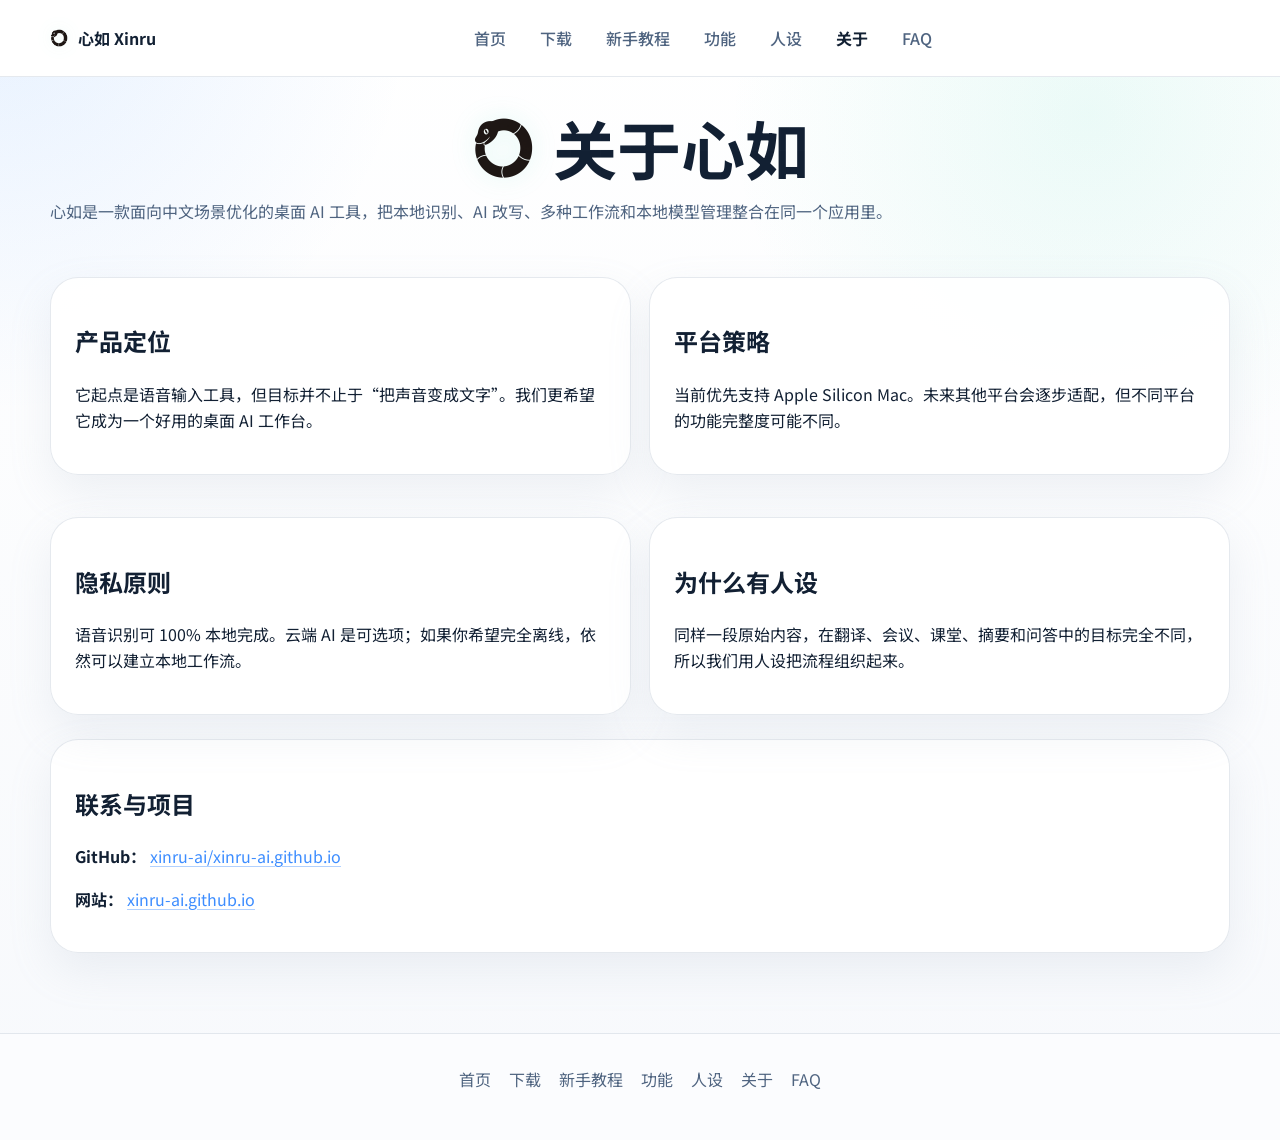
==== commit 73486a1c: "feat: 更新网站页面内容与样式 Co-Authored-By: Claude Sonnet 4.6 <noreply@anthropic.com>" ====
--- a/about.html
+++ b/about.html
@@ -10,9 +10,15 @@
     <link rel="stylesheet" href="./styles.css" />
   </head>
   <body>
-    <header class="site-header"><div class="nav"><a class="brand" href="./index.html"><span class="brand-mark" aria-hidden="true"></span><span>心如 Xinru</span></a><nav class="nav-links"><a class="nav-link" href="./index.html">首页</a><a class="nav-link" href="./download.html">下载</a><a class="nav-link" href="./guide.html">新手教程</a><a class="nav-link" href="./features.html">功能</a><a class="nav-link" href="./personas.html">人设</a><a class="nav-link is-active" href="./about.html">关于</a><a class="nav-link" href="./faq.html">FAQ</a></nav><div class="lang-switch"><span class="lang-label">中文</span></div></div></header>
-    <main class="section">
-      <div class="page-hero"><h1 class="section-title">关于心如</h1><p class="section-desc">心如是一款面向中文场景优化的桌面 AI 工具，把本地识别、AI 改写、多种工作流和本地模型管理整合在同一个应用里。</p></div>
+    <header class="site-header"><div class="nav"><a class="brand" href="./index.html"><span class="brand-mark" aria-hidden="true"></span><span>心如 Xinru</span></a><nav class="nav-links"><a class="nav-link" href="./index.html">首页</a><a class="nav-link" href="./download.html">下载</a><a class="nav-link" href="./guide.html">新手教程</a><a class="nav-link" href="./features.html">功能</a><a class="nav-link" href="./personas.html">人设</a><a class="nav-link is-active" href="./about.html">关于</a><a class="nav-link" href="./faq.html">FAQ</a></nav></div></header>
+    <main class="section page-main">
+      <div class="page-hero">
+        <div class="hero-title-lockup">
+          <span class="hero-title-logo" aria-hidden="true"></span>
+          <h1 class="section-title">关于心如</h1>
+        </div>
+        <p class="section-desc">心如是一款面向中文场景优化的桌面 AI 工具，把本地识别、AI 改写、多种工作流和本地模型管理整合在同一个应用里。</p>
+      </div>
       <div class="card-grid two-cols">
         <article class="about-panel"><h2>产品定位</h2><p>它起点是语音输入工具，但目标并不止于“把声音变成文字”。我们更希望它成为一个好用的桌面 AI 工作台。</p></article>
         <article class="about-panel"><h2>平台策略</h2><p>当前优先支持 Apple Silicon Mac。未来其他平台会逐步适配，但不同平台的功能完整度可能不同。</p></article>
@@ -21,11 +27,11 @@
       </div>
       <div class="support-panel">
         <h2>联系与项目</h2>
-        <p><strong>GitHub：</strong> <a href="https://github.com/swaywu1968/swaywu1968.github.io">swaywu1968.github.io</a></p>
-        <p><strong>Email：</strong> <a href="mailto:swaywu1968@gmail.com">swaywu1968@gmail.com</a></p>
+        <p><strong>GitHub：</strong> <a href="https://github.com/xinru-ai/xinru-ai.github.io">xinru-ai/xinru-ai.github.io</a></p>
+        <p><strong>网站：</strong> <a href="https://xinru-ai.github.io">xinru-ai.github.io</a></p>
       </div>
     </main>
-    <footer class="site-footer"><div class="footer-layout"><div><a class="brand" href="./index.html"><span class="brand-mark" aria-hidden="true"></span><span>心如 Xinru</span></a><p>面向中文场景优化的桌面 AI 工具。</p></div><div class="footer-links"><a href="./index.html">首页</a><a href="./download.html">下载</a><a href="./guide.html">新手教程</a><a href="./features.html">功能</a><a href="./personas.html">人设</a><a href="./about.html">关于</a><a href="./faq.html">FAQ</a></div></div></footer>
+    <footer class="site-footer"><div class="footer-links"><a href="./index.html">首页</a><a href="./download.html">下载</a><a href="./guide.html">新手教程</a><a href="./features.html">功能</a><a href="./personas.html">人设</a><a href="./about.html">关于</a><a href="./faq.html">FAQ</a></div></footer>
     <script src="./script.js"></script>
   </body>
 </html>
--- a/styles.css
+++ b/styles.css
@@ -1,4 +1,15 @@
 :root {
+  /* 统一间距体系 */
+  --space-xs: 8px;
+  --space-sm: 12px;
+  --space-md: 16px;
+  --space-lg: 20px;
+  --space-xl: 24px;
+  --space-2xl: 32px;
+  --space-3xl: 48px;
+  --space-4xl: 56px;
+
+  /* 颜色与主题 */
   --bg: #f7f9fc;
   --bg-soft: #eef3f9;
   --panel: rgba(255, 255, 255, 0.9);
@@ -23,38 +34,7 @@
   --container: 1180px;
 }
 
-* {
-  box-sizing: border-box;
-}
-
-html {
-  scroll-behavior: smooth;
-}
-
-body {
-  margin: 0;
-  min-height: 100vh;
-  color: var(--text);
-  font-family: -apple-system, BlinkMacSystemFont, "Segoe UI", "PingFang SC", "Noto Sans SC", sans-serif;
-  line-height: 1.65;
-  background:
-    radial-gradient(circle at top left, rgba(91, 162, 255, 0.14), transparent 24%),
-    radial-gradient(circle at 85% 10%, rgba(66, 214, 182, 0.1), transparent 24%),
-    linear-gradient(180deg, #ffffff 0%, var(--bg) 100%);
-}
-
-body::before {
-  content: "";
-  position: fixed;
-  inset: 0;
-  pointer-events: none;
-  background-image:
-    linear-gradient(rgba(255, 255, 255, 0.03) 1px, transparent 1px),
-    linear-gradient(90deg, rgba(255, 255, 255, 0.03) 1px, transparent 1px);
-  background-size: 30px 30px;
-  mask-image: linear-gradient(180deg, rgba(0, 0, 0, 0.45), transparent 90%);
-}
-
+/* 暗色模式变量 */
 @media (prefers-color-scheme: dark) {
   :root {
     --bg: #08090c;
@@ -69,55 +49,54 @@
     --text-soft: #9fb0c8;
     --text-faint: #6f819e;
   }
-
+}
+
+/* 基础重置 */
+* { box-sizing: border-box; }
+html { scroll-behavior: smooth; }
+
+body {
+  margin: 0;
+  min-height: 100vh;
+  color: var(--text);
+  font-family: -apple-system, BlinkMacSystemFont, "Segoe UI", "PingFang SC", "Noto Sans SC", sans-serif;
+  line-height: 1.65;
+  background:
+    radial-gradient(circle at top left, rgba(91, 162, 255, 0.14), transparent 24%),
+    radial-gradient(circle at 85% 10%, rgba(66, 214, 182, 0.1), transparent 24%),
+    linear-gradient(180deg, #ffffff 0%, var(--bg) 100%);
+}
+
+body::before {
+  content: "";
+  position: fixed;
+  inset: 0;
+  pointer-events: none;
+  background-image:
+    linear-gradient(rgba(255, 255, 255, 0.03) 1px, transparent 1px),
+    linear-gradient(90deg, rgba(255, 255, 255, 0.03) 1px, transparent 1px);
+  background-size: 30px 30px;
+  mask-image: linear-gradient(180deg, rgba(0, 0, 0, 0.45), transparent 90%);
+}
+
+/* 暗色模式背景 */
+@media (prefers-color-scheme: dark) {
   body {
     background:
       radial-gradient(circle at top left, rgba(255, 255, 255, 0.05), transparent 24%),
       radial-gradient(circle at 85% 10%, rgba(91, 162, 255, 0.08), transparent 24%),
       linear-gradient(180deg, #050608 0%, var(--bg) 100%);
   }
-
-  .site-header {
-    background: #111318;
-    backdrop-filter: none;
-    box-shadow: none;
-  }
-
-  .lang-label {
-    background: transparent;
-    color: var(--text);
-  }
-
-  .button-secondary {
-    background: rgba(255, 255, 255, 0.03);
-  }
-
-  .nav-link.is-active {
-    background: transparent;
-    color: var(--text);
-  }
-
-  .site-footer {
-    background: transparent;
-  }
-
-  code {
-    background: rgba(255, 255, 255, 0.08);
-    border-color: rgba(148, 163, 184, 0.24);
-    color: var(--text);
-  }
-}
-
+}
+
+/* 链接 */
 a {
   color: var(--primary-strong);
   text-decoration: underline;
   text-decoration-color: rgba(61, 141, 255, 0.4);
   text-underline-offset: 3px;
 }
-
-a:hover {
-  text-decoration-color: currentColor;
-}
+a:hover { text-decoration-color: currentColor; }
 
 .brand,
 .nav-link,
@@ -127,6 +106,7 @@
   text-decoration: none;
 }
 
+/* 图片与代码 */
 img {
   max-width: 100%;
   display: block;
@@ -141,19 +121,34 @@
   font-size: 0.92em;
 }
 
+@media (prefers-color-scheme: dark) {
+  code {
+    background: rgba(255, 255, 255, 0.08);
+    border-color: rgba(148, 163, 184, 0.24);
+    color: var(--text);
+  }
+}
+
+/* 容器 */
 .container {
   width: min(100% - 32px, var(--container));
   margin: 0 auto;
 }
 
+/* 头部导航 */
 .site-header {
   position: sticky;
   top: 0;
   z-index: 50;
   background: #ffffff;
-  backdrop-filter: none;
   border-bottom: 1px solid var(--border);
-  box-shadow: none;
+}
+
+@media (prefers-color-scheme: dark) {
+  .site-header {
+    background: #111318;
+    border-bottom-color: rgba(255, 255, 255, 0.12);
+  }
 }
 
 .nav {
@@ -161,7 +156,7 @@
   margin: 0 auto;
   min-height: 76px;
   display: grid;
-  grid-template-columns: auto 1fr auto;
+  grid-template-columns: auto 1fr;
   align-items: center;
   gap: 20px;
 }
@@ -171,19 +166,15 @@
   align-items: center;
   gap: 10px;
   font-weight: 700;
-  flex: 0 0 auto;
-  overflow: hidden;
 }
 
 .brand-mark {
   width: 18px;
   height: 18px;
-  flex: 0 0 18px;
-  border-radius: 999px;
   background-image: url("./assets/logo/xinru-logo.png");
+  background-size: contain;
   background-position: center;
   background-repeat: no-repeat;
-  background-size: contain;
   filter: drop-shadow(0 0 8px rgba(66, 214, 182, 0.12));
 }
 
@@ -197,14 +188,10 @@
   align-items: center;
   justify-content: center;
   flex-wrap: wrap;
-  gap: 10px;
-}
-.lang-switch {
-  display: inline-flex;
-  align-items: center;
-  justify-self: end;
-}
-
+  gap: 10px 14px;
+}
+
+/* 导航与按钮过渡 */
 .nav-link,
 .button,
 .faq-question {
@@ -213,42 +200,47 @@
 
 .nav-link {
   padding: 8px 10px;
-  border-radius: 0;
   color: var(--text-soft);
   font-weight: 500;
 }
-
-.nav-link:hover {
-  color: var(--text);
-}
-
-.nav-link.is-active {
-  background: transparent;
-  color: var(--text);
-  font-weight: 700;
-}
-
+.nav-link:hover { color: var(--text); }
+.nav-link.is-active { color: var(--text); font-weight: 700; }
+
+@media (prefers-color-scheme: dark) {
+  .nav-link { opacity: 0.88; }
+  .nav-link:hover,
+  .nav-link.is-active { color: #ffffff; opacity: 1; }
+}
+
+/* 语言标签 */
 .lang-label {
   display: inline-flex;
   align-items: center;
   min-height: 38px;
   padding: 0 14px;
-  border-radius: 0;
-  border: 0;
   background: transparent;
   color: var(--text);
   font-weight: 600;
 }
 
-.section {
-  padding: 56px 0;
-}
+@media (prefers-color-scheme: dark) {
+  .lang-label {
+    border: 1px solid rgba(255, 255, 255, 0.16);
+  }
+}
+
+/* 区块 */
+.section { padding: var(--space-4xl) 0; }
+.home-hero-section { padding-top: var(--space-3xl); padding-bottom: var(--space-xl); }
+.home-why-section { padding-top: var(--space-lg); padding-bottom: var(--space-xl); }
+.home-workflow-section { padding-top: var(--space-lg); }
 
 .section > * {
   width: min(100% - 32px, var(--container));
   margin-inline: auto;
 }
 
+/* 网格布局 */
 .hero-layout,
 .two-column,
 .footer-layout {
@@ -257,59 +249,46 @@
   gap: 28px;
   align-items: center;
 }
-
-.hero-layout-single {
-  grid-template-columns: 1fr;
-}
-
-.hero-layout-single > div:first-child {
-  width: 100%;
+.hero-layout-single { grid-template-columns: 1fr; }
+
+/* 标题与描述 */
+.hero-title-lockup {
+  display: flex;
+  align-items: center;
+  gap: 18px;
+  margin-bottom: 12px;
+  justify-content: center;
+}
+
+.hero-title-logo {
+  width: clamp(44px, 6vw, 64px);
+  height: clamp(44px, 6vw, 64px);
+  background-image: url("./assets/logo/xinru-logo.png");
+  background-position: center;
+  background-repeat: no-repeat;
+  flex: 0 0 auto;
+  background-size: contain;
+  filter: drop-shadow(0 0 12px rgba(66, 214, 182, 0.14));
 }
 
 .page-hero {
-  padding-top: 20px;
+  padding-top: 0;
   padding-bottom: 12px;
 }
 
-.download-page .page-hero {
-  padding-top: 0;
-  padding-bottom: 8px;
-}
-
+.page-main.section,
 .download-page.section {
-  padding-top: 32px;
-}
-
-.section-heading {
-  margin-bottom: 18px;
-}
-
-.badge,
-.status-tag {
-  display: inline-flex;
-  align-items: center;
-  gap: 6px;
-  border-radius: 999px;
-  padding: 6px 11px;
-  font-size: 12px;
-  font-weight: 700;
-  letter-spacing: 0.05em;
-}
-
-.badge {
-  color: var(--accent);
-  border: 1px solid rgba(66, 214, 182, 0.22);
-  background: rgba(66, 214, 182, 0.12);
-}
+  padding-top: 36px;
+}
+
+.section-heading { margin-bottom: var(--space-xl); }
 
 .hero-copy h1,
 .section-title {
-  margin: 0 0 12px;
+  margin: 0;
   font-size: clamp(2.5rem, 5vw, 4.5rem);
   line-height: 1.08;
 }
-
-.page-hero .section-title,
 .section-heading .section-title {
   font-size: clamp(2rem, 4vw, 3rem);
 }
@@ -329,22 +308,7 @@
   color: var(--text-soft);
 }
 
-.section-desc {
-  margin: 0;
-}
-
-.hero-actions {
-  display: flex;
-  flex-wrap: wrap;
-  gap: 14px;
-  margin: 18px 0 8px;
-}
-
-.hero-note {
-  color: var(--text-faint);
-  font-size: 0.95rem;
-}
-
+/* 按钮 */
 .button {
   display: inline-flex;
   align-items: center;
@@ -357,24 +321,24 @@
   cursor: pointer;
   box-shadow: 0 10px 26px rgba(15, 23, 42, 0.08);
 }
-
 .button:hover,
-.faq-question:hover {
-  transform: translateY(-1px);
-}
+.faq-question:hover { transform: translateY(-1px); }
 
 .button-primary {
   background: linear-gradient(135deg, var(--primary) 0%, var(--primary-strong) 100%);
   color: #fff;
   box-shadow: 0 14px 36px rgba(61, 141, 255, 0.24);
 }
-
 .button-secondary {
   border-color: var(--border);
   background: rgba(255, 255, 255, 0.72);
   color: var(--text);
 }
-
+@media (prefers-color-scheme: dark) {
+  .button-secondary { background: rgba(255, 255, 255, 0.03); }
+}
+
+/* 卡片与面板（统一内边距） */
 .panel,
 .card,
 .download-card,
@@ -390,32 +354,25 @@
   border-radius: var(--radius-xl);
   background: var(--panel);
   box-shadow: var(--shadow-soft);
-}
-
-.hero-panel {
-  display: grid;
-  gap: 18px;
-}
-
-.preview-card,
-.page-card,
-.about-panel,
-.support-panel,
-.download-card,
-.step-card,
-.persona-card,
-.faq-item,
-.card {
-  padding: 20px;
-}
-
+  margin-top: var(--space-xl);
+  padding: var(--space-xl);
+}
+
+.card-link:hover,
+.persona-card:hover,
+.download-card:hover,
+.step-card:hover {
+  border-color: var(--border-strong);
+  background: var(--panel-strong);
+}
+
+/* 预览卡片 */
 .preview-card {
   min-height: 360px;
   display: grid;
   place-items: center;
   background: linear-gradient(180deg, rgba(26, 37, 58, 0.98), rgba(17, 24, 39, 0.98));
 }
-
 .preview-window {
   width: 100%;
   border: 1px solid rgba(96, 165, 250, 0.18);
@@ -423,7 +380,6 @@
   background: rgba(13, 20, 36, 0.96);
   overflow: hidden;
 }
-
 .preview-bar {
   display: flex;
   align-items: center;
@@ -431,52 +387,34 @@
   padding: 14px 16px;
   border-bottom: 1px solid var(--border);
 }
-
 .preview-bar span {
   width: 10px;
   height: 10px;
   border-radius: 50%;
   background: rgba(159, 176, 200, 0.4);
 }
-
 .preview-body {
   display: grid;
   gap: 14px;
   padding: 18px;
 }
-
 .preview-block {
   border-radius: 18px;
   background: var(--panel-muted);
   border: 1px solid rgba(159, 176, 200, 0.08);
 }
-
 .preview-block.large { height: 126px; }
 .preview-block.medium { height: 82px; }
 .preview-block.small { height: 54px; }
-
-.preview-note {
-  margin-top: 16px;
-  font-size: 0.95rem;
-}
-
-.card-grid {
-  display: grid;
-  gap: 18px;
-}
-
-.card-grid.four-cols {
-  grid-template-columns: repeat(4, minmax(0, 1fr));
-}
-
-.card-grid.three-cols {
-  grid-template-columns: repeat(3, minmax(0, 1fr));
-}
-
-.card-grid.two-cols {
-  grid-template-columns: repeat(2, minmax(0, 1fr));
-}
-
+.preview-note { margin-top: var(--space-lg); }
+
+/* 卡片网格 */
+.card-grid { display: grid; gap: 18px; }
+.card-grid.four-cols { grid-template-columns: repeat(4, minmax(0, 1fr)); }
+.card-grid.three-cols { grid-template-columns: repeat(3, minmax(0, 1fr)); }
+.card-grid.two-cols { grid-template-columns: repeat(2, minmax(0, 1fr)); }
+
+/* 标题 */
 .card h3,
 .download-card h3,
 .download-card h2,
@@ -488,14 +426,7 @@
   margin: 0 0 10px;
 }
 
-.card-link:hover,
-.persona-card:hover,
-.download-card:hover,
-.step-card:hover {
-  border-color: var(--border-strong);
-  background: var(--panel-strong);
-}
-
+/* 下载相关 */
 .download-link-title {
   display: inline-flex;
   align-items: center;
@@ -508,34 +439,13 @@
   text-decoration: none;
   box-shadow: 0 14px 36px rgba(61, 141, 255, 0.24);
 }
-
-.download-link-title:hover {
-  transform: translateY(-1px);
-  text-decoration: none;
-}
-
-.download-version-list {
-  display: grid;
-  gap: 18px;
-  padding-left: 28px;
-}
-
-.download-page .panel h2 {
-  padding-left: 28px;
-  margin-bottom: 14px;
-}
-
-.download-version-list h3 {
-  margin: 0 0 6px;
-}
-
-.download-version-list p {
-  margin: 0;
-}
-
-.download-version-list > div:last-child p {
-  margin-bottom: 8px;
-}
+.download-link-title:hover { transform: translateY(-1px); }
+
+.download-version-list { display: grid; gap: 18px; padding-left: 28px; }
+.download-page .panel h2 { padding-left: 28px; margin-bottom: 14px; }
+.download-version-list h3 { margin: 0 0 6px; }
+.download-version-list p { margin: 0; }
+.download-version-list > div:last-child p { margin-bottom: 8px; }
 
 .download-card.featured {
   display: flex;
@@ -543,58 +453,61 @@
   justify-content: space-between;
   gap: 24px;
 }
-
-.download-meta {
-  display: grid;
-  gap: 14px;
-  justify-items: start;
-}
-
+.download-meta { display: grid; gap: 14px; justify-items: start; }
+
+/* 状态标签 */
 .status-tag.available {
   color: var(--accent);
   background: rgba(66, 214, 182, 0.1);
   border: 1px solid rgba(66, 214, 182, 0.2);
 }
-
 .status-tag.upcoming {
   color: var(--warning);
   background: rgba(251, 191, 36, 0.1);
   border: 1px solid rgba(251, 191, 36, 0.18);
 }
-
 .status-tag.partial {
   color: #c7d2fe;
   background: rgba(96, 165, 250, 0.12);
   border: 1px solid rgba(96, 165, 250, 0.18);
 }
 
-.steps-list {
+/* 步骤与人设 */
+.steps-list { display: grid; gap: 18px; }
+.personas-intro-grid { margin-bottom: 18px; }
+.persona-intro-copy { display: grid; gap: 14px; width: min(100%, 920px); margin-top: 16px; }
+.persona-intro-copy h2 { margin: 0; font-size: 1.25rem; }
+.persona-intro-copy .mini-list { padding-left: 0; width: 100%; }
+
+.persona-shot-grid {
   display: grid;
-  gap: 18px;
-}
-
-.step-card {
-  display: block;
-}
-
-.step-note {
-  margin-top: 10px;
-  color: var(--text-faint);
-  font-size: 0.92rem;
-}
+  grid-template-columns: repeat(2, minmax(0, 1fr));
+  gap: 26px;
+  width: min(100% - 32px, var(--container));
+  margin: 0 auto 28px;
+}
+.persona-shot-grid .guide-shot figcaption { padding-left: 0; padding-right: 0; }
+
+.persona-overview-card { display: grid; gap: 14px; }
+.step-card { display: block; }
+.step-note { margin-top: var(--space-md); color: var(--text-faint); font-size: 0.92rem; }
 
 .persona-head {
   display: flex;
   align-items: flex-start;
-  justify-content: space-between;
-  gap: 16px;
-  margin-bottom: 12px;
-}
-
-.persona-name {
-  font-size: 1.1rem;
-  font-weight: 700;
-}
+  justify-content: flex-start;
+  gap: var(--space-lg);
+  margin-bottom: var(--space-lg);
+}
+.persona-title-line {
+  display: flex;
+  flex-wrap: wrap;
+  align-items: baseline;
+  gap: 10px 14px;
+  margin: 0 0 var(--space-lg);
+}
+.persona-name { font-size: 1.1rem; font-weight: 700; }
+.persona-overview-card h2 { margin: 0 0 14px; }
 
 .persona-en,
 .persona-mode,
@@ -602,20 +515,50 @@
   color: var(--text-faint);
   font-size: 0.9rem;
 }
-
 .persona-mode {
   padding: 6px 10px;
   border-radius: 999px;
-  background: rgba(91, 162, 255, 0.1);
-  border: 1px solid rgba(91, 162, 255, 0.16);
-}
-
+  background: color-mix(in srgb, var(--persona-accent, var(--primary)) 12%, transparent);
+  border: 1px solid color-mix(in srgb, var(--persona-accent, var(--primary)) 24%, transparent);
+  color: color-mix(in srgb, var(--persona-accent, var(--primary)) 72%, var(--text) 28%);
+}
+
+/* 人设卡片渐变 */
+.persona-card {
+  position: relative;
+  overflow: hidden;
+  padding-top: 24px;
+}
+.persona-card::before {
+  content: "";
+  position: absolute;
+  inset: 0 0 auto 0;
+  height: 6px;
+  background: linear-gradient(90deg, var(--persona-accent, var(--primary)), color-mix(in srgb, var(--persona-accent, var(--primary)) 35%, #ffffff 65%));
+}
+.persona-card::after {
+  content: "";
+  position: absolute;
+  inset: 0;
+  pointer-events: none;
+  background: linear-gradient(180deg, color-mix(in srgb, var(--persona-accent, var(--primary)) 8%, transparent), transparent 28%);
+}
+.persona-card > * { position: relative; z-index: 1; }
+
+/* 人设颜色 */
+.persona-noai { --persona-accent: #6b7280; }
+.persona-optimize { --persona-accent: #3b82f6; }
+.persona-translate { --persona-accent: #06b6d4; }
+.persona-meeting { --persona-accent: #8b5cf6; }
+.persona-general { --persona-accent: #111111; }
+.persona-assistant { --persona-accent: #ef4444; }
+.persona-study { --persona-accent: #0ea5e9; }
+.persona-summary { --persona-accent: #22c55e; }
+.persona-custom { --persona-accent: #10b981; }
+
+/* 关于与支持 */
 .about-copy,
-.support-copy {
-  display: grid;
-  gap: 16px;
-}
-
+.support-copy { display: grid; gap: 16px; }
 .mini-list {
   display: grid;
   gap: 12px;
@@ -623,17 +566,14 @@
   color: var(--text-soft);
 }
 
+/* 指南截图 */
 .guide-shot-grid {
   display: grid;
-  grid-template-columns: 1fr;
-  gap: 32px;
-  margin-top: 28px;
-}
-
-.guide-shot {
-  margin: 0;
-}
-
+  grid-template-columns: repeat(2, minmax(0, 1fr));
+  gap: var(--space-2xl);
+  margin-top: var(--space-2xl);
+}
+.guide-shot { margin: 0; }
 .guide-shot img {
   width: 100%;
   border-radius: 28px;
@@ -643,44 +583,29 @@
   object-fit: contain;
   object-position: top center;
 }
-
 .guide-shot figcaption {
-  padding: 18px 4px 0;
+  padding: var(--space-xl) 4px 0;
   color: var(--text-soft);
   font-size: 1.02rem;
   line-height: 1.85;
 }
-
-.guide-shot figcaption strong {
-  color: var(--text);
-}
-
-.guide-shot figcaption p {
-  margin: 0;
-}
-
-.guide-shot figcaption p + p {
-  margin-top: 12px;
-}
-
-
-.faq-list {
-  display: grid;
-  gap: 16px;
-}
-
+.guide-shot figcaption strong { color: var(--text); }
+.guide-shot figcaption p { margin: 0; }
+.guide-shot figcaption p + p { margin-top: 12px; }
+
+/* FAQ */
+.faq-list { display: grid; gap: var(--space-lg); }
 .faq-item {
   padding: 0;
   overflow: hidden;
 }
-
 .faq-question {
   width: 100%;
   display: flex;
   align-items: center;
   justify-content: space-between;
   gap: 18px;
-  padding: 20px 24px;
+  padding: var(--space-xl) var(--space-2xl);
   border: 0;
   background: transparent;
   color: var(--text);
@@ -688,41 +613,32 @@
   font: inherit;
   cursor: pointer;
 }
-
 .faq-question::after {
   content: "+";
   color: var(--primary);
   font-size: 22px;
   line-height: 1;
 }
-
-.faq-item.is-open .faq-question::after {
-  content: "−";
-}
-
+.faq-item.is-open .faq-question::after { content: "−"; }
 .faq-answer {
   display: none;
-  padding: 0 24px 22px;
-}
-
-.faq-item.is-open .faq-answer {
-  display: block;
-}
-
+  padding: 0 var(--space-2xl) var(--space-xl);
+}
+.faq-item.is-open .faq-answer { display: block; }
+
+/* 页脚 */
 .site-footer {
-  padding: 36px 0 42px;
+  padding: var(--space-2xl) 0 var(--space-3xl);
   border-top: 1px solid var(--border);
-  margin-top: 24px;
+  margin-top: var(--space-xl);
   background: rgba(255, 255, 255, 0.4);
 }
-
 .footer-layout {
   grid-template-columns: 1fr;
   justify-items: center;
   text-align: center;
   gap: 18px;
 }
-
 .footer-links {
   display: flex;
   flex-wrap: wrap;
@@ -730,16 +646,10 @@
   gap: 18px;
   color: var(--text-soft);
 }
-
-.footer-links a:hover {
-  color: var(--text);
-}
-
-.support-note {
-  margin-top: 14px;
-  font-size: 0.95rem;
-}
-
+.footer-links a:hover { color: var(--text); }
+.support-note { margin-top: 14px; font-size: 0.95rem; }
+
+/* 响应式 */
 @media (max-width: 1080px) {
   .hero-layout,
   .two-column,
@@ -750,8 +660,8 @@
   .card-grid.two-cols {
     grid-template-columns: 1fr;
   }
-
-  .guide-shot-grid {
+  .guide-shot-grid,
+  .persona-shot-grid {
     grid-template-columns: 1fr;
   }
 }
@@ -762,38 +672,16 @@
     align-items: flex-start;
     grid-template-columns: 1fr;
   }
-
   .hero-copy h1,
   .section-title {
     font-size: clamp(2rem, 9vw, 3rem);
   }
-
-  .section {
-    padding: 56px 0;
-  }
-
-  .preview-card,
-  .page-card,
-  .about-panel,
-  .support-panel,
-  .download-card,
-  .step-card,
-  .persona-card,
-  .faq-item,
-  .card {
-    padding: 20px;
-  }
-
-  .step-card {
-    grid-template-columns: 1fr;
-  }
-
+  .section { padding: var(--space-4xl) 0; }
   .hero-actions,
   .footer-links {
     flex-direction: column;
     align-items: flex-start;
   }
-
   .nav-links,
   .lang-switch {
     justify-content: flex-start;
@@ -801,37 +689,22 @@
   }
 }
 
+/* 暗色模式额外覆盖 */
 @media (prefers-color-scheme: dark) {
-  .site-header {
-    background: #111318;
-    border-bottom-color: rgba(255, 255, 255, 0.12);
-  }
-
   .brand,
   .brand-name,
   .nav-link,
   .lang-label {
     color: #f5f7fb;
   }
-
-  .nav-link {
-    opacity: 0.88;
-  }
-
+  .nav-link { opacity: 0.88; }
   .nav-link:hover,
   .nav-link.is-active {
     color: #ffffff;
     opacity: 1;
   }
-
   .lang-label {
     border: 1px solid rgba(255, 255, 255, 0.16);
     background: transparent;
   }
-
-  code {
-    background: rgba(255, 255, 255, 0.08);
-    border-color: rgba(255, 255, 255, 0.18);
-    color: #f5f7fb;
-  }
-}
+}
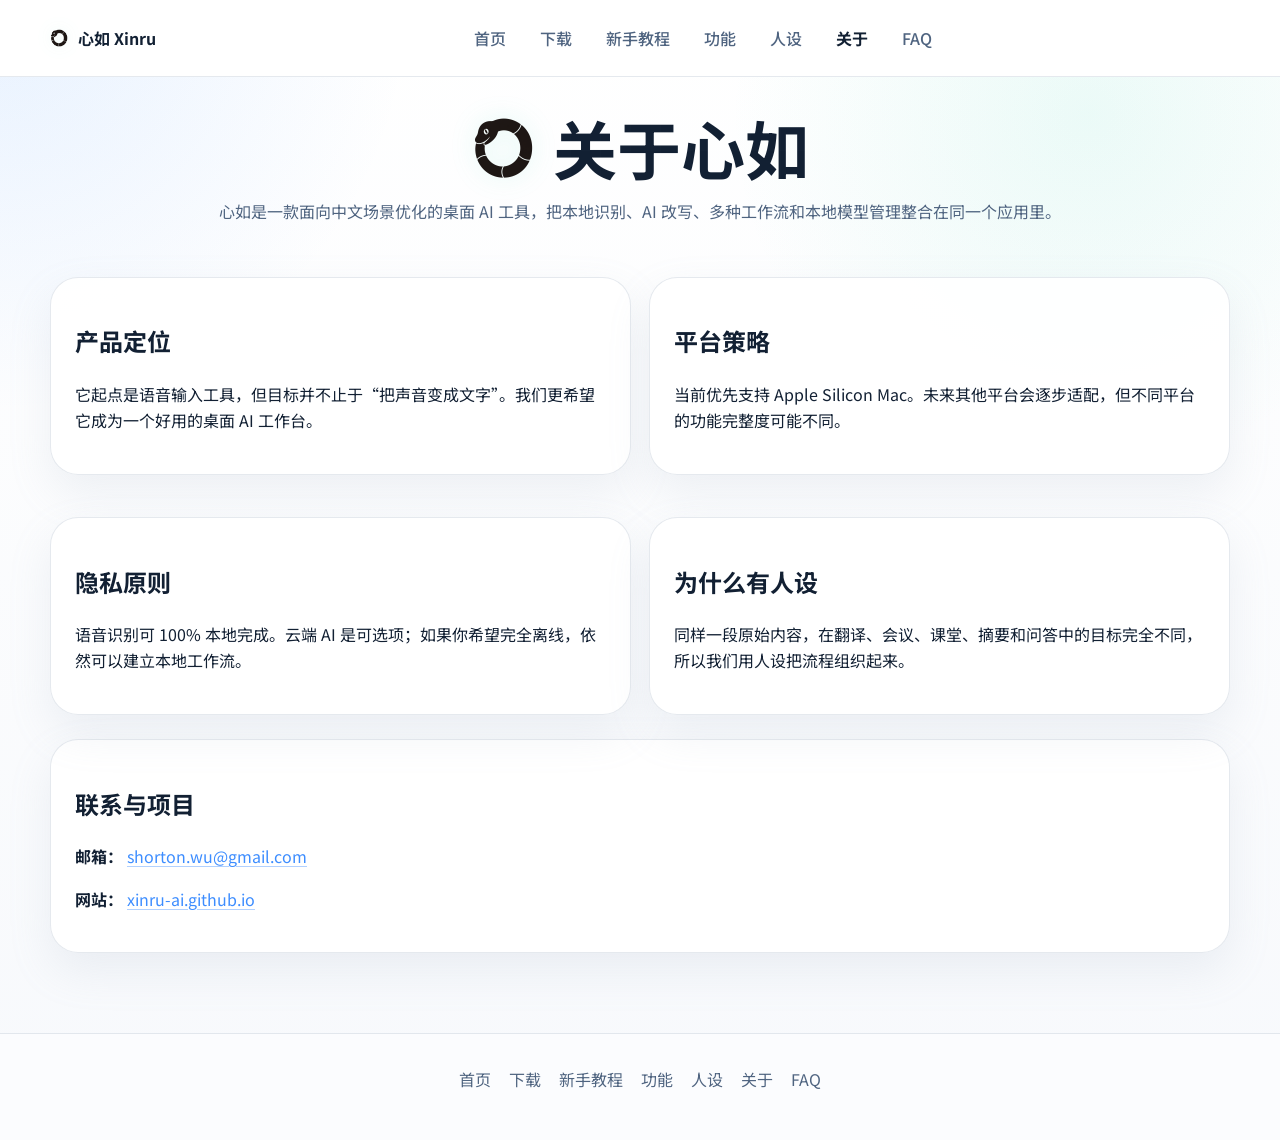
==== commit 17d7fa8c: "feat: 优化人设页排版与内容 - 大标题下描述文字居中（page-hero 内 section-desc） - 人设卡片标题到描述间距收紧（margin 从36px→4px） - 会议记录描述更新" ====
--- a/about.html
+++ b/about.html
@@ -27,7 +27,7 @@
       </div>
       <div class="support-panel">
         <h2>联系与项目</h2>
-        <p><strong>GitHub：</strong> <a href="https://github.com/xinru-ai/xinru-ai.github.io">xinru-ai/xinru-ai.github.io</a></p>
+        <p><strong>邮箱：</strong> <a href="mailto:shorton.wu@gmail.com">shorton.wu@gmail.com</a></p>
         <p><strong>网站：</strong> <a href="https://xinru-ai.github.io">xinru-ai.github.io</a></p>
       </div>
     </main>
--- a/styles.css
+++ b/styles.css
@@ -282,6 +282,8 @@
 }
 
 .section-heading { margin-bottom: var(--space-xl); }
+.page-hero .section-desc,
+.home-hero-section .section-desc { text-align: center; }
 
 .hero-copy h1,
 .section-title {
@@ -307,6 +309,7 @@
 .about-copy p {
   color: var(--text-soft);
 }
+.persona-desc { line-height: 1.5; margin-top: 0; }
 
 /* 按钮 */
 .button {
@@ -475,7 +478,7 @@
 /* 步骤与人设 */
 .steps-list { display: grid; gap: 18px; }
 .personas-intro-grid { margin-bottom: 18px; }
-.persona-intro-copy { display: grid; gap: 14px; width: min(100%, 920px); margin-top: 16px; }
+.persona-intro-copy { display: grid; gap: 14px; width: min(100%, 920px); margin-top: 10px; }
 .persona-intro-copy h2 { margin: 0; font-size: 1.25rem; }
 .persona-intro-copy .mini-list { padding-left: 0; width: 100%; }
 
@@ -504,9 +507,10 @@
   flex-wrap: wrap;
   align-items: baseline;
   gap: 10px 14px;
-  margin: 0 0 var(--space-lg);
+  margin: 0 0 4px;
 }
 .persona-name { font-size: 1.1rem; font-weight: 700; }
+.persona-card .persona-name { margin: 0; }
 .persona-overview-card h2 { margin: 0 0 14px; }
 
 .persona-en,
